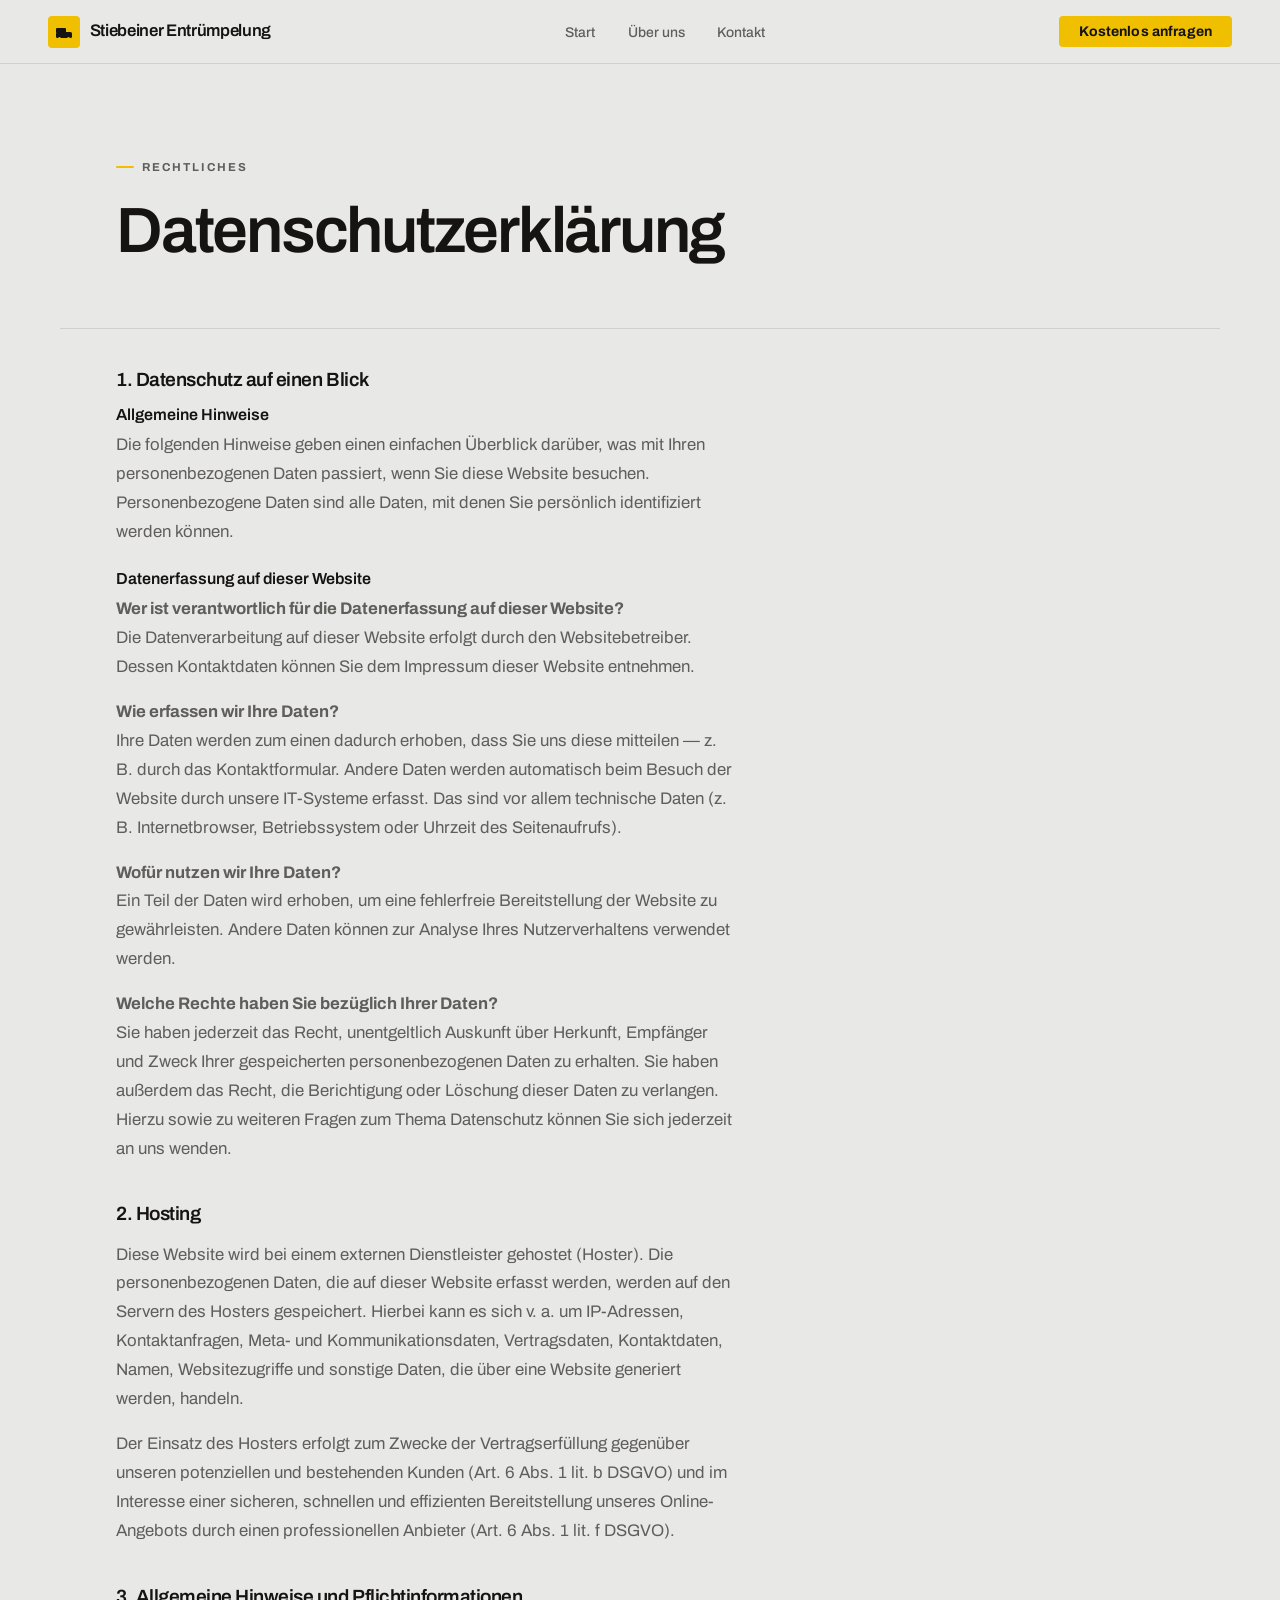
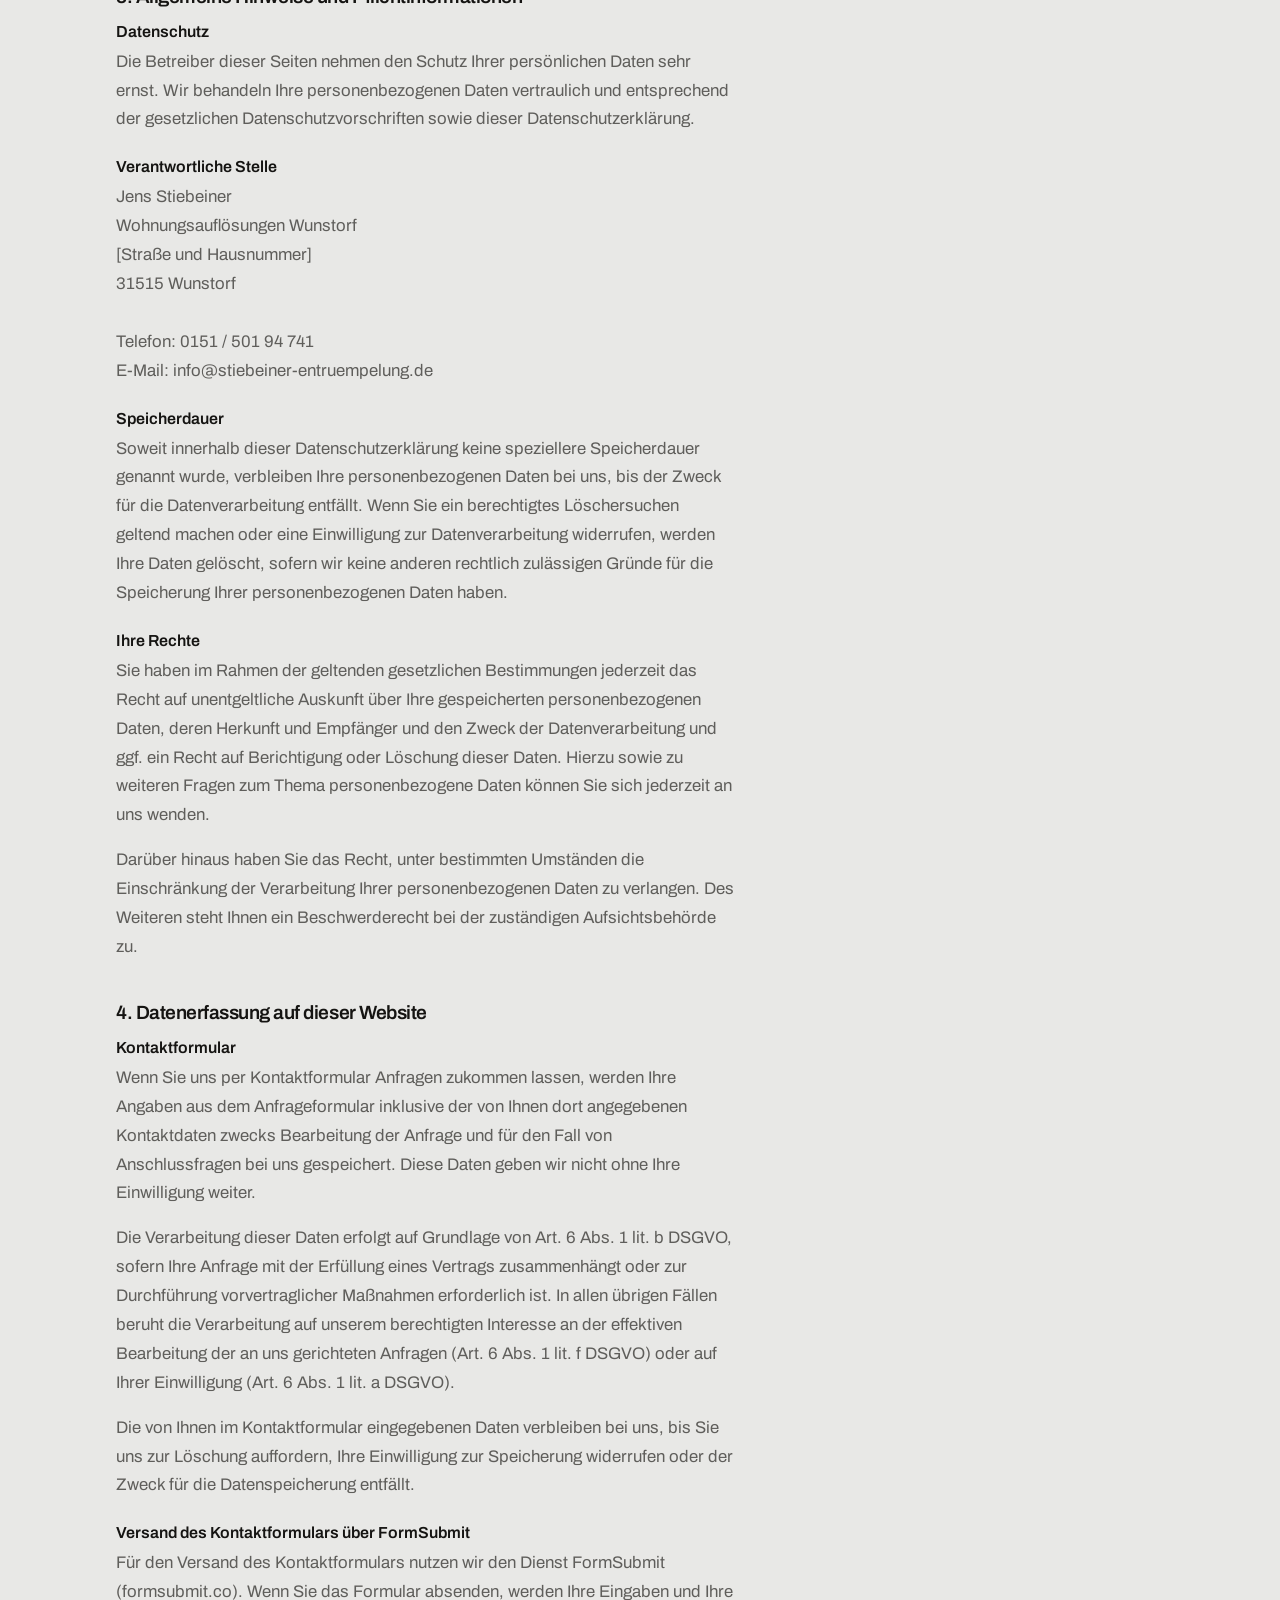
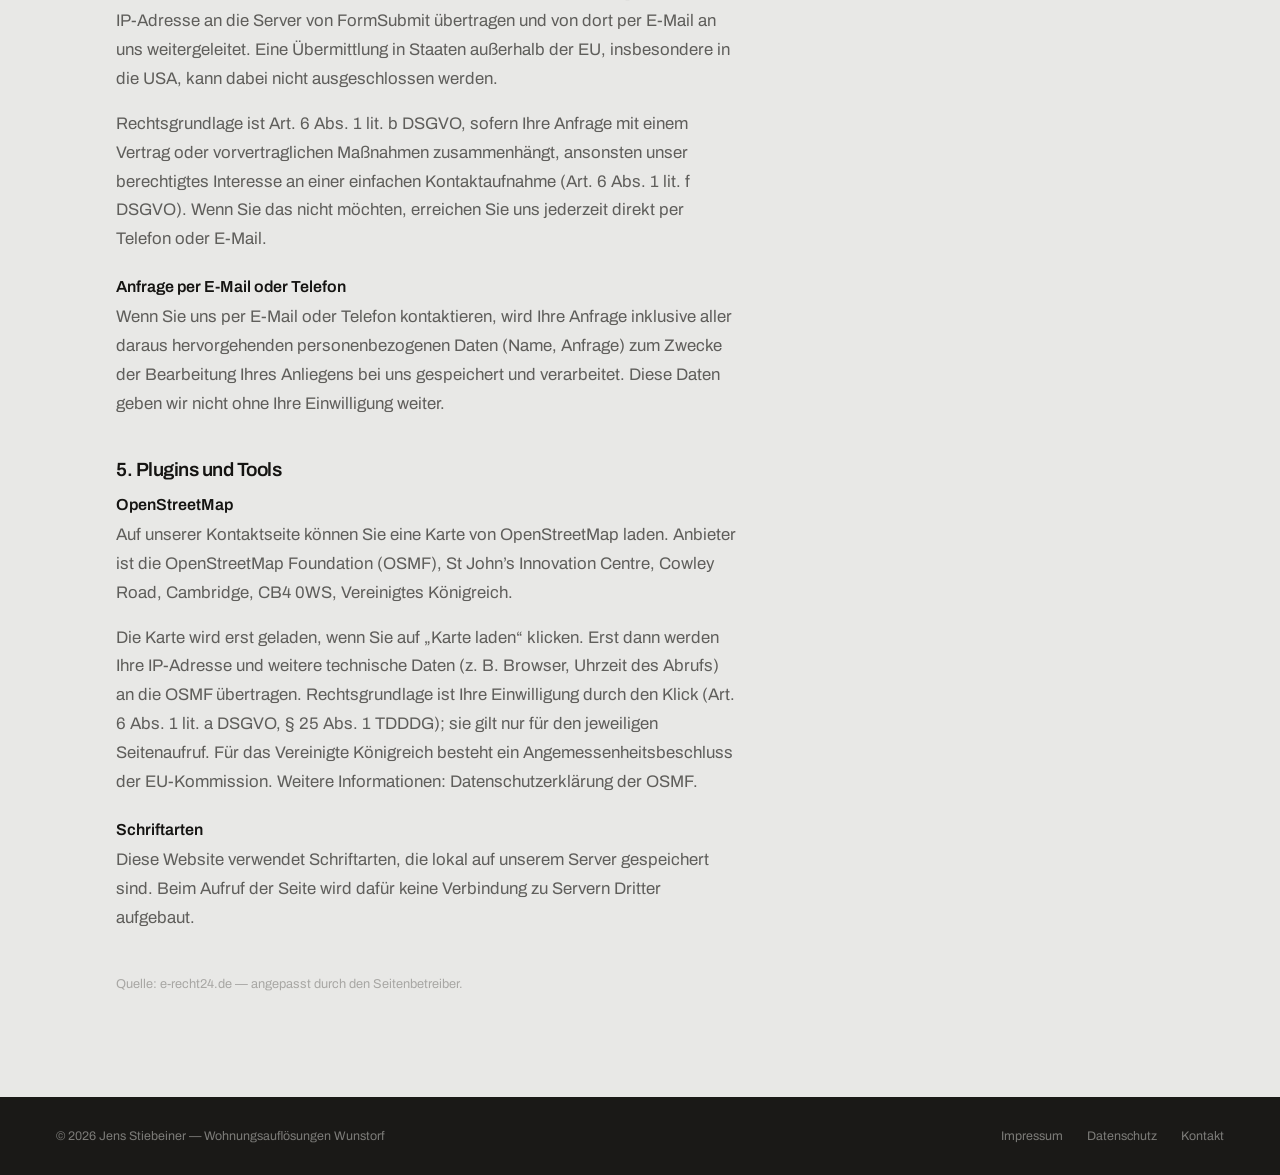
==== datenschutz.html @ f7480133 "feat: typographic hero, self-hosted font, privacy fixes - Remove AI-video scroll animation (85 frame" ====
<!DOCTYPE html>
<html lang="de">
<head>
  <meta charset="UTF-8" />
  <meta name="viewport" content="width=device-width, initial-scale=1.0" />
  <title>Datenschutz — Stiebeiner Entrümpelung</title>
  <meta name="description" content="Datenschutzerklärung von Jens Stiebeiner, Wohnungsauflösungen Wunstorf." />
  <meta name="robots" content="noindex" />
  <link rel="icon" href="favicon.svg" type="image/svg+xml" />
  <link rel="preload" href="fonts/archivo-latin.woff2" as="font" type="font/woff2" crossorigin />
  <link rel="stylesheet" href="site.css" />
</head>
<body class="page-body">

  <!-- Navigation -->
  <nav class="site-nav" id="siteNav">
    <a href="index.html" class="nav-logo">
      <span class="nav-logo-mark">
        <svg viewBox="0 0 18 18" fill="none">
          <rect x="1" y="9" width="16" height="6" rx="1.5" fill="#151412"/>
          <rect x="1" y="5" width="10" height="5" rx="1" fill="#151412"/>
          <circle cx="4.5" cy="15.5" r="1.5" fill="#f0c000"/>
          <circle cx="13.5" cy="15.5" r="1.5" fill="#f0c000"/>
        </svg>
      </span>
      <span>Stiebeiner&nbsp;Entrümpelung</span>
    </a>
    <ul class="nav-links">
      <li><a href="index.html">Start</a></li>
      <li><a href="ueber-uns.html">Über uns</a></li>
      <li><a href="kontakt.html">Kontakt</a></li>
    </ul>
    <a href="kontakt.html" class="nav-cta">Kostenlos anfragen</a>
    <button class="nav-hamburger" id="navHamburger" aria-label="Menü öffnen" aria-expanded="false" aria-controls="navDrawer">
      <span></span><span></span><span></span>
    </button>
  </nav>

  <div class="nav-drawer" id="navDrawer">
    <ul>
      <li><a href="index.html">Start</a></li>
      <li><a href="ueber-uns.html">Über uns</a></li>
      <li><a href="kontakt.html">Kontakt</a></li>
    </ul>
    <a href="kontakt.html" class="nav-cta">Kostenlos anfragen</a>
  </div>

  <!-- Page hero -->
  <div class="page-hero">
    <p class="eyebrow">Rechtliches</p>
    <h1 class="display-heading" style="margin-top:0.5rem;">Datenschutz&shy;erklärung</h1>
  </div>

  <!-- Content -->
  <div class="section" style="padding-top:2.5rem;">

    <h2 class="section-heading" style="font-size:1.2rem;margin-bottom:1rem;">1. Datenschutz auf einen Blick</h2>
    <h3 style="font-family:var(--font-display);font-size:1rem;font-weight:600;margin-bottom:0.5rem;">Allgemeine Hinweise</h3>
    <p class="body-text">
      Die folgenden Hinweise geben einen einfachen Überblick darüber, was mit Ihren personenbezogenen Daten passiert, wenn Sie diese Website besuchen. Personenbezogene Daten sind alle Daten, mit denen Sie persönlich identifiziert werden können.
    </p>

    <h3 style="font-family:var(--font-display);font-size:1rem;font-weight:600;margin-top:1.5rem;margin-bottom:0.5rem;">Datenerfassung auf dieser Website</h3>
    <p class="body-text">
      <strong>Wer ist verantwortlich für die Datenerfassung auf dieser Website?</strong><br>
      Die Datenverarbeitung auf dieser Website erfolgt durch den Websitebetreiber. Dessen Kontaktdaten können Sie dem Impressum dieser Website entnehmen.
    </p>
    <p class="body-text" style="margin-top:1rem;">
      <strong>Wie erfassen wir Ihre Daten?</strong><br>
      Ihre Daten werden zum einen dadurch erhoben, dass Sie uns diese mitteilen — z. B. durch das Kontaktformular. Andere Daten werden automatisch beim Besuch der Website durch unsere IT-Systeme erfasst. Das sind vor allem technische Daten (z. B. Internetbrowser, Betriebssystem oder Uhrzeit des Seitenaufrufs).
    </p>
    <p class="body-text" style="margin-top:1rem;">
      <strong>Wofür nutzen wir Ihre Daten?</strong><br>
      Ein Teil der Daten wird erhoben, um eine fehlerfreie Bereitstellung der Website zu gewährleisten. Andere Daten können zur Analyse Ihres Nutzerverhaltens verwendet werden.
    </p>
    <p class="body-text" style="margin-top:1rem;">
      <strong>Welche Rechte haben Sie bezüglich Ihrer Daten?</strong><br>
      Sie haben jederzeit das Recht, unentgeltlich Auskunft über Herkunft, Empfänger und Zweck Ihrer gespeicherten personenbezogenen Daten zu erhalten. Sie haben außerdem das Recht, die Berichtigung oder Löschung dieser Daten zu verlangen. Hierzu sowie zu weiteren Fragen zum Thema Datenschutz können Sie sich jederzeit an uns wenden.
    </p>

    <h2 class="section-heading" style="font-size:1.2rem;margin-top:2.5rem;margin-bottom:1rem;">2. Hosting</h2>
    <p class="body-text">
      Diese Website wird bei einem externen Dienstleister gehostet (Hoster). Die personenbezogenen Daten, die auf dieser Website erfasst werden, werden auf den Servern des Hosters gespeichert. Hierbei kann es sich v. a. um IP-Adressen, Kontaktanfragen, Meta- und Kommunikationsdaten, Vertragsdaten, Kontaktdaten, Namen, Websitezugriffe und sonstige Daten, die über eine Website generiert werden, handeln.
    </p>
    <p class="body-text" style="margin-top:1rem;">
      Der Einsatz des Hosters erfolgt zum Zwecke der Vertragserfüllung gegenüber unseren potenziellen und bestehenden Kunden (Art. 6 Abs. 1 lit. b DSGVO) und im Interesse einer sicheren, schnellen und effizienten Bereitstellung unseres Online-Angebots durch einen professionellen Anbieter (Art. 6 Abs. 1 lit. f DSGVO).
    </p>

    <h2 class="section-heading" style="font-size:1.2rem;margin-top:2.5rem;margin-bottom:1rem;">3. Allgemeine Hinweise und Pflichtinformationen</h2>
    <h3 style="font-family:var(--font-display);font-size:1rem;font-weight:600;margin-bottom:0.5rem;">Datenschutz</h3>
    <p class="body-text">
      Die Betreiber dieser Seiten nehmen den Schutz Ihrer persönlichen Daten sehr ernst. Wir behandeln Ihre personenbezogenen Daten vertraulich und entsprechend der gesetzlichen Datenschutzvorschriften sowie dieser Datenschutzerklärung.
    </p>

    <h3 style="font-family:var(--font-display);font-size:1rem;font-weight:600;margin-top:1.5rem;margin-bottom:0.5rem;">Verantwortliche Stelle</h3>
    <p class="body-text">
      Jens Stiebeiner<br>
      Wohnungsauflösungen Wunstorf<br>
      [Straße und Hausnummer]<br>
      31515 Wunstorf<br><br>
      Telefon: <a href="tel:015150194741">0151 / 501 94 741</a><br>
      E-Mail: <a href="mailto:info@stiebeiner-entruempelung.de">info@stiebeiner-entruempelung.de</a>
    </p>

    <h3 style="font-family:var(--font-display);font-size:1rem;font-weight:600;margin-top:1.5rem;margin-bottom:0.5rem;">Speicherdauer</h3>
    <p class="body-text">
      Soweit innerhalb dieser Datenschutzerklärung keine speziellere Speicherdauer genannt wurde, verbleiben Ihre personenbezogenen Daten bei uns, bis der Zweck für die Datenverarbeitung entfällt. Wenn Sie ein berechtigtes Löschersuchen geltend machen oder eine Einwilligung zur Datenverarbeitung widerrufen, werden Ihre Daten gelöscht, sofern wir keine anderen rechtlich zulässigen Gründe für die Speicherung Ihrer personenbezogenen Daten haben.
    </p>

    <h3 style="font-family:var(--font-display);font-size:1rem;font-weight:600;margin-top:1.5rem;margin-bottom:0.5rem;">Ihre Rechte</h3>
    <p class="body-text">
      Sie haben im Rahmen der geltenden gesetzlichen Bestimmungen jederzeit das Recht auf unentgeltliche Auskunft über Ihre gespeicherten personenbezogenen Daten, deren Herkunft und Empfänger und den Zweck der Datenverarbeitung und ggf. ein Recht auf Berichtigung oder Löschung dieser Daten. Hierzu sowie zu weiteren Fragen zum Thema personenbezogene Daten können Sie sich jederzeit an uns wenden.
    </p>
    <p class="body-text" style="margin-top:1rem;">
      Darüber hinaus haben Sie das Recht, unter bestimmten Umständen die Einschränkung der Verarbeitung Ihrer personenbezogenen Daten zu verlangen. Des Weiteren steht Ihnen ein Beschwerderecht bei der zuständigen Aufsichtsbehörde zu.
    </p>

    <h2 class="section-heading" style="font-size:1.2rem;margin-top:2.5rem;margin-bottom:1rem;">4. Datenerfassung auf dieser Website</h2>
    <h3 style="font-family:var(--font-display);font-size:1rem;font-weight:600;margin-bottom:0.5rem;">Kontaktformular</h3>
    <p class="body-text">
      Wenn Sie uns per Kontaktformular Anfragen zukommen lassen, werden Ihre Angaben aus dem Anfrageformular inklusive der von Ihnen dort angegebenen Kontaktdaten zwecks Bearbeitung der Anfrage und für den Fall von Anschlussfragen bei uns gespeichert. Diese Daten geben wir nicht ohne Ihre Einwilligung weiter.
    </p>
    <p class="body-text" style="margin-top:1rem;">
      Die Verarbeitung dieser Daten erfolgt auf Grundlage von Art. 6 Abs. 1 lit. b DSGVO, sofern Ihre Anfrage mit der Erfüllung eines Vertrags zusammenhängt oder zur Durchführung vorvertraglicher Maßnahmen erforderlich ist. In allen übrigen Fällen beruht die Verarbeitung auf unserem berechtigten Interesse an der effektiven Bearbeitung der an uns gerichteten Anfragen (Art. 6 Abs. 1 lit. f DSGVO) oder auf Ihrer Einwilligung (Art. 6 Abs. 1 lit. a DSGVO).
    </p>
    <p class="body-text" style="margin-top:1rem;">
      Die von Ihnen im Kontaktformular eingegebenen Daten verbleiben bei uns, bis Sie uns zur Löschung auffordern, Ihre Einwilligung zur Speicherung widerrufen oder der Zweck für die Datenspeicherung entfällt.
    </p>

    <h3 style="font-family:var(--font-display);font-size:1rem;font-weight:600;margin-top:1.5rem;margin-bottom:0.5rem;">Versand des Kontaktformulars über FormSubmit</h3>
    <p class="body-text">
      Für den Versand des Kontaktformulars nutzen wir den Dienst FormSubmit (formsubmit.co). Wenn Sie das Formular absenden, werden Ihre Eingaben und Ihre IP-Adresse an die Server von FormSubmit übertragen und von dort per E-Mail an uns weitergeleitet. Eine Übermittlung in Staaten außerhalb der EU, insbesondere in die USA, kann dabei nicht ausgeschlossen werden.
    </p>
    <p class="body-text" style="margin-top:1rem;">
      Rechtsgrundlage ist Art. 6 Abs. 1 lit. b DSGVO, sofern Ihre Anfrage mit einem Vertrag oder vorvertraglichen Maßnahmen zusammenhängt, ansonsten unser berechtigtes Interesse an einer einfachen Kontaktaufnahme (Art. 6 Abs. 1 lit. f DSGVO). Wenn Sie das nicht möchten, erreichen Sie uns jederzeit direkt per Telefon oder E-Mail.
    </p>

    <h3 style="font-family:var(--font-display);font-size:1rem;font-weight:600;margin-top:1.5rem;margin-bottom:0.5rem;">Anfrage per E-Mail oder Telefon</h3>
    <p class="body-text">
      Wenn Sie uns per E-Mail oder Telefon kontaktieren, wird Ihre Anfrage inklusive aller daraus hervorgehenden personenbezogenen Daten (Name, Anfrage) zum Zwecke der Bearbeitung Ihres Anliegens bei uns gespeichert und verarbeitet. Diese Daten geben wir nicht ohne Ihre Einwilligung weiter.
    </p>

    <h2 class="section-heading" style="font-size:1.2rem;margin-top:2.5rem;margin-bottom:1rem;">5. Plugins und Tools</h2>

    <h3 style="font-family:var(--font-display);font-size:1rem;font-weight:600;margin-bottom:0.5rem;" id="openstreetmap">OpenStreetMap</h3>
    <p class="body-text">
      Auf unserer Kontaktseite können Sie eine Karte von OpenStreetMap laden. Anbieter ist die OpenStreetMap Foundation (OSMF), St John’s Innovation Centre, Cowley Road, Cambridge, CB4 0WS, Vereinigtes Königreich.
    </p>
    <p class="body-text" style="margin-top:1rem;">
      Die Karte wird erst geladen, wenn Sie auf „Karte laden“ klicken. Erst dann werden Ihre IP-Adresse und weitere technische Daten (z.&nbsp;B. Browser, Uhrzeit des Abrufs) an die OSMF übertragen. Rechtsgrundlage ist Ihre Einwilligung durch den Klick (Art. 6 Abs. 1 lit. a DSGVO, § 25 Abs. 1 TDDDG); sie gilt nur für den jeweiligen Seitenaufruf. Für das Vereinigte Königreich besteht ein Angemessenheitsbeschluss der EU-Kommission. Weitere Informationen: <a href="https://wiki.osmfoundation.org/wiki/Privacy_Policy" target="_blank" rel="noopener noreferrer">Datenschutzerklärung der OSMF</a>.
    </p>

    <h3 style="font-family:var(--font-display);font-size:1rem;font-weight:600;margin-top:1.5rem;margin-bottom:0.5rem;">Schriftarten</h3>
    <p class="body-text">
      Diese Website verwendet Schriftarten, die lokal auf unserem Server gespeichert sind. Beim Aufruf der Seite wird dafür keine Verbindung zu Servern Dritter aufgebaut.
    </p>

    <p class="body-text" style="margin-top:2.5rem;color:var(--text-faint);font-size:0.8rem;">
      Quelle: e-recht24.de — angepasst durch den Seitenbetreiber.
    </p>

  </div>

  <!-- Footer -->
  <footer class="site-footer">
    <span>&copy; 2026 Jens Stiebeiner — Wohnungsauflösungen Wunstorf</span>
    <div class="footer-links">
      <a href="impressum.html">Impressum</a>
      <a href="datenschutz.html">Datenschutz</a>
      <a href="kontakt.html">Kontakt</a>
    </div>
  </footer>

  <script>
    const nav = document.getElementById('siteNav');
    window.addEventListener('scroll', () => {
      nav.classList.toggle('scrolled', window.scrollY > 20);
    }, { passive: true });
    const ham = document.getElementById('navHamburger');
    const drawer = document.getElementById('navDrawer');
    ham.addEventListener('click', () => {
      ham.classList.toggle('open');
      ham.setAttribute('aria-expanded', drawer.classList.toggle('open'));
    });
  </script>
</body>
</html>
---- site.css ----
/*
 * site.css — Shared design system
 * Palette: neutral greys + Signal Yellow accent (Status: offen, siehe brand/visuell.md)
 * Font: Archivo, self-hosted (OFL) — keine externen Font-Server
 */

/* ── Font ───────────────────────────────────────────────── */
@font-face {
  font-family: 'Archivo';
  font-style: normal;
  font-display: swap;
  font-weight: 100 900;
  font-stretch: 62% 125%;
  src: url('fonts/archivo-latin.woff2') format('woff2');
  unicode-range: U+0000-00FF, U+0131, U+0152-0153, U+02BB-02BC, U+02C6, U+02DA, U+02DC, U+0304, U+0308, U+0329, U+2000-206F, U+20AC, U+2122, U+2191, U+2193, U+2212, U+2215, U+FEFF, U+FFFD;
}

/* ── Tokens ─────────────────────────────────────────────── */
:root {
  --bg:           #e8e8e6;
  --bg-dark:      #1a1917;
  --surface:      #f0efed;
  --surface-2:    #ffffff;
  --border:       rgba(0,0,0,0.10);
  --border-heavy: rgba(0,0,0,0.18);

  --text:         #151412;
  --text-muted:   #5f5e5b;   /* ≥ 4.5:1 auf --bg (WCAG AA) */
  --text-faint:   #a8a7a4;
  --text-inv:     #f5f4f0;

  /* Signal Yellow — Sprinter/Baustelle */
  --accent:       #f0c000;
  --accent-dark:  #c89800;
  --accent-text:  #151412;

  --font-display: 'Archivo', system-ui, sans-serif;
  --font-body:    'Archivo', system-ui, sans-serif;

  --radius-sm:  4px;
  --radius-md:  8px;
  --radius-lg:  14px;
  --radius-xl:  24px;

  --nav-h: 64px;

  --ease-out: cubic-bezier(0.16, 1, 0.3, 1);
}

/* ── Reset ───────────────────────────────────────────────── */
*, *::before, *::after { box-sizing: border-box; margin: 0; padding: 0; }
html { font-size: 16px; scroll-behavior: smooth; }
[id] { scroll-margin-top: calc(var(--nav-h) + 1rem); }
body {
  font-family: var(--font-body);
  background: var(--bg);
  color: var(--text);
  -webkit-font-smoothing: antialiased;
  -moz-osx-font-smoothing: grayscale;
  min-height: 100vh;
  overflow-x: hidden;
}
img { display: block; max-width: 100%; }
a { color: inherit; text-decoration: none; }
button { cursor: pointer; border: none; background: none; font: inherit; }

/* ── Navigation ──────────────────────────────────────────── */
.site-nav {
  position: fixed;
  top: 0; left: 0; right: 0;
  z-index: 200;
  height: var(--nav-h);
  display: flex;
  align-items: center;
  justify-content: space-between;
  padding: 0 clamp(1.25rem, 4vw, 3rem);
  /* Glassmorphism on the grey bg */
  background: rgba(232, 232, 230, 0.82);
  backdrop-filter: blur(12px);
  -webkit-backdrop-filter: blur(12px);
  border-bottom: 1px solid var(--border);
  transition: background 0.3s ease;
}
.site-nav.scrolled {
  background: rgba(232, 232, 230, 0.96);
  box-shadow: 0 2px 16px rgba(0,0,0,0.08);
}

.nav-logo {
  display: flex;
  align-items: center;
  gap: 0.6rem;
  font-family: var(--font-display);
  font-size: 1.05rem;
  font-weight: 600;
  letter-spacing: -0.02em;
  color: var(--text);
  line-height: 1;
}
.nav-logo-mark {
  width: 32px;
  height: 32px;
  background: var(--accent);
  border-radius: var(--radius-sm);
  display: flex;
  align-items: center;
  justify-content: center;
  flex-shrink: 0;
}
.nav-logo-mark svg { width: 18px; height: 18px; }

.nav-links {
  display: flex;
  align-items: center;
  gap: 0.25rem;
  list-style: none;
}
.nav-links a {
  font-family: var(--font-body);
  font-size: 0.875rem;
  font-weight: 500;
  color: var(--text-muted);
  padding: 0.45rem 0.9rem;
  border-radius: var(--radius-sm);
  transition: color 0.18s ease, background 0.18s ease;
}
.nav-links a:hover,
.nav-links a.active {
  color: var(--text);
  background: rgba(0,0,0,0.06);
}
.nav-links a.active {
  color: var(--text);
  font-weight: 700;
}

.nav-cta {
  font-family: var(--font-body);
  font-size: 0.875rem;
  font-weight: 700;
  background: var(--accent);
  color: var(--accent-text);
  padding: 0.5rem 1.25rem;
  border-radius: var(--radius-sm);
  letter-spacing: 0.01em;
  transition: background 0.18s ease, transform 0.18s ease, box-shadow 0.18s ease;
  white-space: nowrap;
}
.nav-cta:hover {
  background: var(--accent-dark);
  transform: translateY(-1px);
  box-shadow: 0 4px 16px rgba(240,192,0,0.35);
}

/* Hamburger — mobile */
.nav-hamburger {
  display: none;
  flex-direction: column;
  gap: 5px;
  width: 28px;
  padding: 4px;
  cursor: pointer;
}
.nav-hamburger span {
  display: block;
  height: 2px;
  background: var(--text);
  border-radius: 2px;
  transition: transform 0.25s var(--ease-out), opacity 0.2s ease;
  transform-origin: center;
}
.nav-hamburger.open span:nth-child(1) { transform: translateY(7px) rotate(45deg); }
.nav-hamburger.open span:nth-child(2) { opacity: 0; transform: scaleX(0); }
.nav-hamburger.open span:nth-child(3) { transform: translateY(-7px) rotate(-45deg); }

/* Mobile drawer */
.nav-drawer {
  display: none;
  position: fixed;
  top: var(--nav-h);
  left: 0; right: 0;
  background: var(--surface);
  border-bottom: 1px solid var(--border);
  padding: 1rem clamp(1.25rem, 4vw, 3rem) 1.5rem;
  z-index: 199;
  transform: translateY(-8px);
  opacity: 0;
  visibility: hidden; /* closed drawer must not catch taps or keyboard focus */
  transition: transform 0.3s var(--ease-out), opacity 0.25s ease, visibility 0.3s;
}
.nav-drawer.open {
  transform: translateY(0);
  opacity: 1;
  visibility: visible;
}
.nav-drawer ul {
  list-style: none;
  display: flex;
  flex-direction: column;
  gap: 0.25rem;
  margin-bottom: 1rem;
}
.nav-drawer a {
  display: block;
  font-size: 1rem;
  font-weight: 500;
  color: var(--text-muted);
  padding: 0.65rem 0.75rem;
  border-radius: var(--radius-sm);
  transition: background 0.15s ease, color 0.15s ease;
}
.nav-drawer a:hover, .nav-drawer a.active { background: rgba(0,0,0,0.05); color: var(--text); }
.nav-drawer .nav-cta { display: block; text-align: center; color: var(--accent-text); }
.nav-drawer .nav-cta:hover { background: var(--accent-dark); color: var(--accent-text); }

@media (max-width: 680px) {
  .nav-links, .nav-cta { display: none; }
  .nav-hamburger { display: flex; }
  .nav-drawer { display: block; }
}

/* ── Page wrapper (below nav) ────────────────────────────── */
.page-body {
  padding-top: var(--nav-h);
}

/* ── Section helpers ─────────────────────────────────────── */
.section {
  padding: clamp(4rem, 8vw, 7rem) clamp(1.25rem, 5vw, 3.5rem);
  max-width: 1160px;
  margin: 0 auto;
}
.section-full {
  padding: clamp(4rem, 8vw, 7rem) clamp(1.25rem, 5vw, 3.5rem);
}

.eyebrow {
  display: inline-flex;
  align-items: center;
  gap: 0.5rem;
  font-family: var(--font-body);
  font-size: 0.72rem;
  font-weight: 700;
  letter-spacing: 0.18em;
  text-transform: uppercase;
  color: var(--text-muted);
  margin-bottom: 1rem;
}
.eyebrow::before {
  content: '';
  display: block;
  width: 18px;
  height: 2px;
  background: var(--accent);
  border-radius: 2px;
}

.display-heading {
  font-family: var(--font-display);
  font-size: clamp(2.2rem, 5vw, 4rem);
  font-weight: 600;
  line-height: 1.05;
  letter-spacing: -0.035em;
  color: var(--text);
}

.section-heading {
  font-family: var(--font-display);
  font-size: clamp(1.6rem, 3vw, 2.5rem);
  font-weight: 600;
  line-height: 1.1;
  letter-spacing: -0.025em;
  color: var(--text);
}

.body-text {
  font-size: clamp(0.95rem, 1.5vw, 1.05rem);
  line-height: 1.72;
  color: var(--text-muted);
  max-width: 62ch;
}

/* ── Accent stripe divider ───────────────────────────────── */
.stripe-divider {
  width: 100%;
  height: 3px;
  background: var(--accent);
}

/* ── Cards / surfaces ────────────────────────────────────── */
.card {
  background: var(--surface);
  border: 1px solid var(--border);
  border-radius: var(--radius-lg);
  padding: clamp(1.25rem, 3vw, 2rem);
}
.card-dark {
  background: var(--bg-dark);
  color: var(--text-inv);
  border-color: rgba(255,255,255,0.07);
}

/* ── Service list (home) ─────────────────────────────────── */
.service-grid {
  display: grid;
  grid-template-columns: repeat(auto-fill, minmax(min(260px, 100%), 1fr));
  gap: 1px;
  background: var(--border-heavy);
  border: 1px solid var(--border-heavy);
  border-radius: var(--radius-lg);
  overflow: hidden;
  margin-top: 2.5rem;
}
.service-item {
  background: var(--surface);
  padding: 1.5rem 1.75rem;
  display: flex;
  align-items: flex-start;
  gap: 1rem;
  transition: background 0.2s ease;
}
.service-item:hover { background: var(--surface-2); }
.service-icon {
  width: 36px;
  height: 36px;
  background: var(--accent);
  border-radius: var(--radius-sm);
  display: flex;
  align-items: center;
  justify-content: center;
  flex-shrink: 0;
  margin-top: 2px;
}
.service-icon svg { width: 18px; height: 18px; color: var(--accent-text); }
.service-title {
  font-family: var(--font-display);
  font-size: 0.975rem;
  font-weight: 600;
  letter-spacing: -0.01em;
  margin-bottom: 0.25rem;
}
.service-desc {
  font-size: 0.83rem;
  color: var(--text-muted);
  line-height: 1.5;
}

/* ── Region chips ────────────────────────────────────────── */
.region-grid {
  display: flex;
  flex-wrap: wrap;
  gap: 0.5rem;
  margin-top: 1.5rem;
}
.region-chip {
  font-size: 0.8rem;
  font-weight: 500;
  color: var(--text-muted);
  background: var(--surface);
  border: 1px solid var(--border);
  border-radius: var(--radius-sm);
  padding: 0.35rem 0.75rem;
  transition: background 0.15s ease, color 0.15s ease, border-color 0.15s ease;
}
.region-chip:hover {
  background: var(--accent);
  color: var(--accent-text);
  border-color: var(--accent);
}

/* ── Dark band (CTA strip) ───────────────────────────────── */
.dark-band {
  background: var(--bg-dark);
  color: var(--text-inv);
}

/* ── Contact form ────────────────────────────────────────── */
.contact-grid {
  display: grid;
  grid-template-columns: 1fr 1fr;
  gap: 3rem;
  align-items: start;
  margin-top: 3rem;
}
@media (max-width: 760px) { .contact-grid { grid-template-columns: 1fr; } }

.form-group {
  display: flex;
  flex-direction: column;
  gap: 0.4rem;
  margin-bottom: 1.25rem;
}
.form-label {
  font-size: 0.78rem;
  font-weight: 700;
  letter-spacing: 0.12em;
  text-transform: uppercase;
  color: var(--text-muted);
}
.form-input,
.form-textarea {
  font-family: var(--font-body);
  font-size: 0.95rem;
  background: var(--surface-2);
  border: 1px solid var(--border-heavy);
  border-radius: var(--radius-md);
  padding: 0.7rem 1rem;
  color: var(--text);
  width: 100%;
  transition: border-color 0.18s ease, box-shadow 0.18s ease;
  outline: none;
}
.form-input:focus,
.form-textarea:focus {
  border-color: var(--accent-dark);
  box-shadow: 0 0 0 3px rgba(240,192,0,0.18);
}
.form-textarea { resize: vertical; min-height: 140px; line-height: 1.6; }
.form-note {
  font-size: 0.78rem;
  color: var(--text-faint);
  margin-top: -0.75rem;
  margin-bottom: 1rem;
  line-height: 1.5;
}
.form-submit {
  font-family: var(--font-display);
  font-size: 0.9rem;
  font-weight: 600;
  background: var(--text);
  color: var(--text-inv);
  padding: 0.8rem 2rem;
  border-radius: var(--radius-sm);
  letter-spacing: 0.01em;
  transition: background 0.18s ease, transform 0.18s ease;
  cursor: pointer;
  border: none;
}
.form-submit:hover {
  background: var(--bg-dark);
  transform: translateY(-1px);
}

/* ── Contact info card ───────────────────────────────────── */
.contact-info {
  display: flex;
  flex-direction: column;
  gap: 1.5rem;
}
.contact-info-row {
  display: flex;
  align-items: flex-start;
  gap: 1rem;
}
.contact-info-icon {
  width: 40px;
  height: 40px;
  background: var(--accent);
  border-radius: var(--radius-sm);
  display: flex;
  align-items: center;
  justify-content: center;
  flex-shrink: 0;
}
.contact-info-icon svg { width: 18px; height: 18px; }
.contact-info-label {
  font-size: 0.72rem;
  font-weight: 700;
  letter-spacing: 0.12em;
  text-transform: uppercase;
  color: var(--text-faint);
  margin-bottom: 0.2rem;
}
.contact-info-value {
  font-size: 0.95rem;
  font-weight: 500;
  color: var(--text);
}
.contact-info-value a { color: var(--text); text-decoration: underline; text-underline-offset: 3px; }

/* ── Footer ──────────────────────────────────────────────── */
.site-footer {
  background: var(--bg-dark);
  color: rgba(245,244,240,0.45);
  padding: 2rem clamp(1.25rem, 5vw, 3.5rem);
  display: flex;
  align-items: center;
  justify-content: space-between;
  flex-wrap: wrap;
  gap: 1rem;
  font-size: 0.78rem;
}
.footer-links {
  display: flex;
  gap: 1.5rem;
  flex-wrap: wrap;
}
.footer-links a {
  color: rgba(245,244,240,0.45);
  transition: color 0.15s ease;
}
.footer-links a:hover { color: rgba(245,244,240,0.85); }

/* ── Scroll reveal ───────────────────────────────────────── */
.reveal {
  opacity: 0;
  transform: translateY(22px);
  transition: opacity 0.65s var(--ease-out), transform 0.65s var(--ease-out);
}
.reveal.visible {
  opacity: 1;
  transform: translateY(0);
}
.reveal-delay-1 { transition-delay: 0.1s; }
.reveal-delay-2 { transition-delay: 0.2s; }
.reveal-delay-3 { transition-delay: 0.3s; }
.reveal-delay-4 { transition-delay: 0.4s; }

/* ── Über Uns — team / story ─────────────────────────────── */
.story-grid {
  display: grid;
  grid-template-columns: 1fr 1fr;
  gap: 4rem;
  align-items: center;
  margin-top: 2.5rem;
}
@media (max-width: 760px) { .story-grid { grid-template-columns: 1fr; gap: 2.5rem; } }

.story-visual {
  position: relative;
  border-radius: var(--radius-lg);
  overflow: hidden;
  aspect-ratio: 4/3;
  background: var(--surface);
  border: 1px solid var(--border);
}
.story-visual-inner {
  width: 100%;
  height: 100%;
  display: flex;
  align-items: center;
  justify-content: center;
  color: var(--text-faint);
}
/* Accent corner tag on visual */
.story-visual::after {
  content: 'Seit 2015';
  position: absolute;
  bottom: 1rem;
  left: 1rem;
  background: var(--accent);
  color: var(--accent-text);
  font-family: var(--font-display);
  font-size: 0.78rem;
  font-weight: 600;
  letter-spacing: 0.04em;
  padding: 0.3rem 0.65rem;
  border-radius: var(--radius-sm);
}

.value-list {
  list-style: none;
  display: flex;
  flex-direction: column;
  gap: 1rem;
  margin-top: 1.5rem;
}
.value-item {
  display: flex;
  align-items: flex-start;
  gap: 0.9rem;
  font-size: 0.95rem;
  line-height: 1.55;
  color: var(--text-muted);
}
.value-bullet {
  width: 20px;
  height: 20px;
  background: var(--accent);
  border-radius: 50%;
  display: flex;
  align-items: center;
  justify-content: center;
  flex-shrink: 0;
  margin-top: 2px;
}
.value-bullet svg { width: 11px; height: 11px; color: var(--accent-text); }

/* ── Page hero (non-animation pages) ────────────────────── */
.page-hero {
  padding: clamp(3.5rem, 7vw, 6rem) clamp(1.25rem, 5vw, 3.5rem) clamp(2.5rem, 5vw, 4rem);
  max-width: 1160px;
  margin: 0 auto;
  border-bottom: 1px solid var(--border);
}

/* ── Reduced motion ──────────────────────────────────────── */
@media (prefers-reduced-motion: reduce) {
  html { scroll-behavior: auto; }
  .reveal { opacity: 1; transform: none; transition: none; }
}
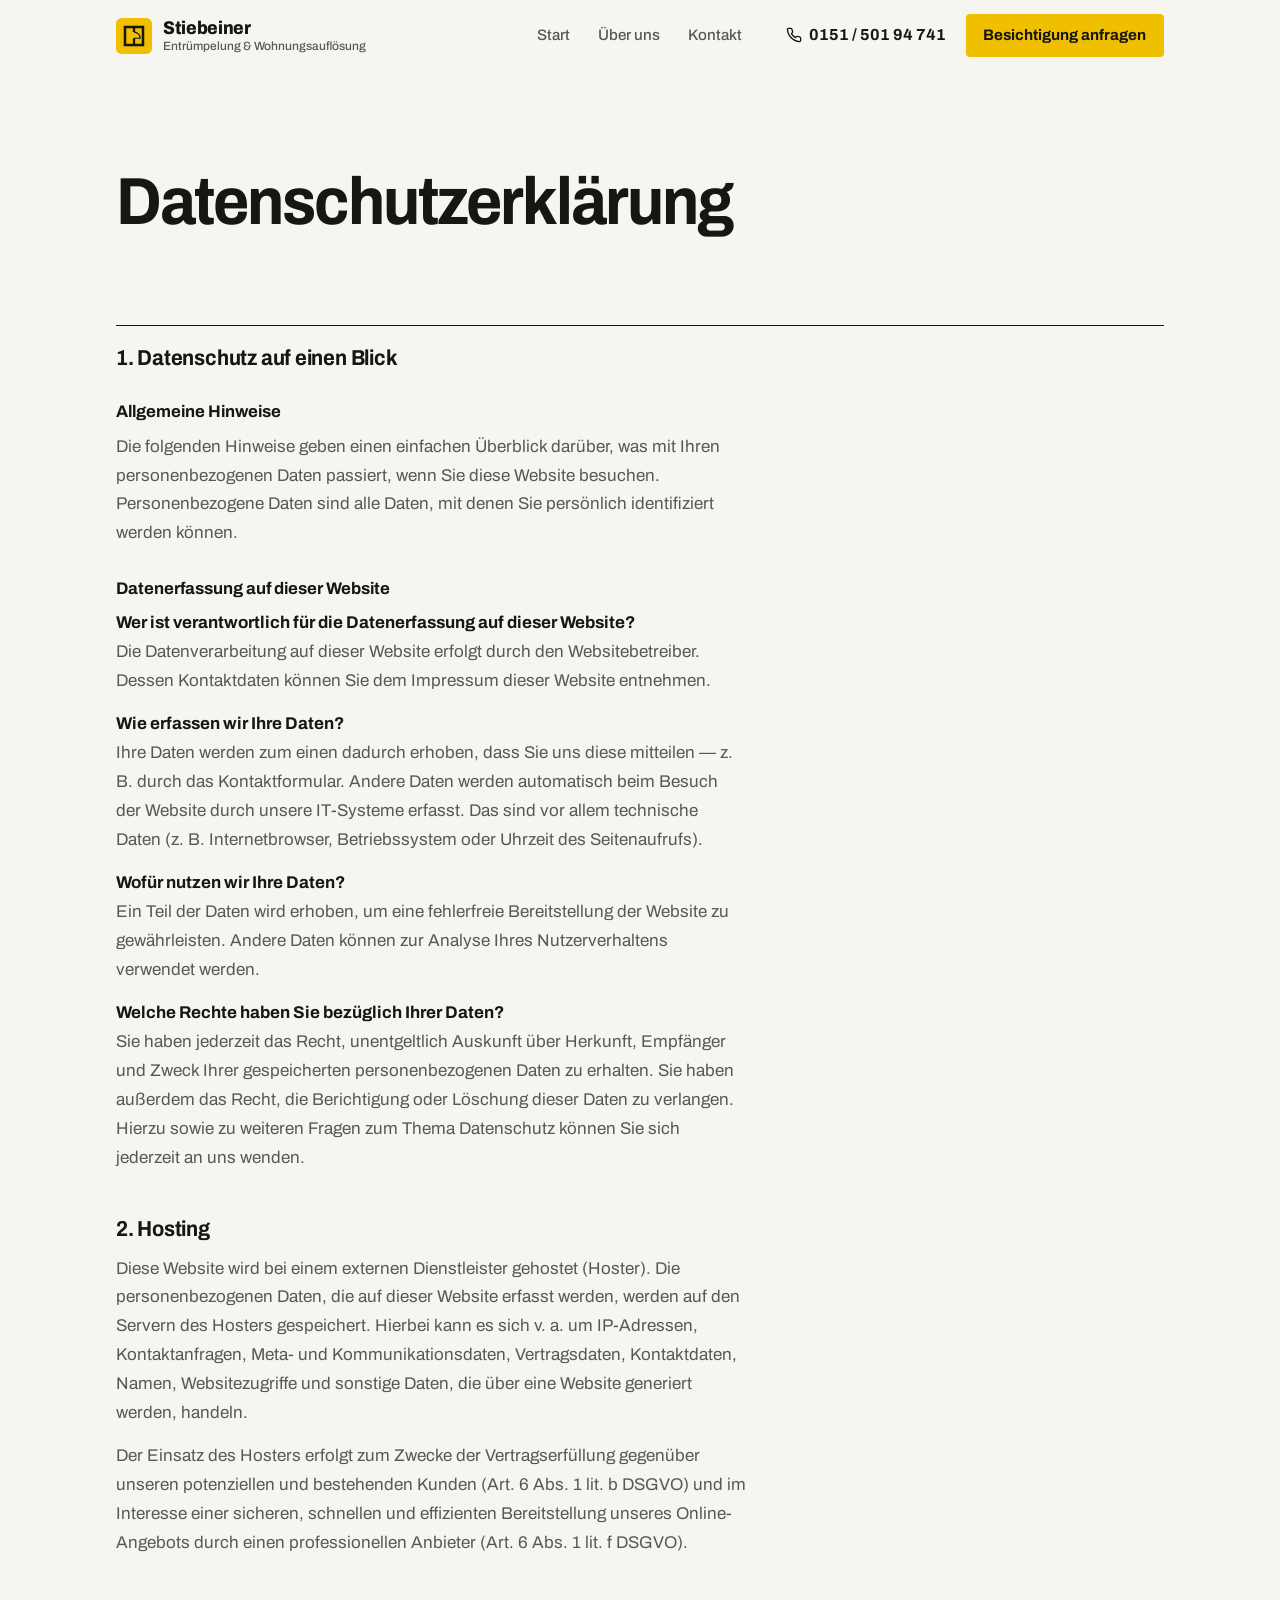
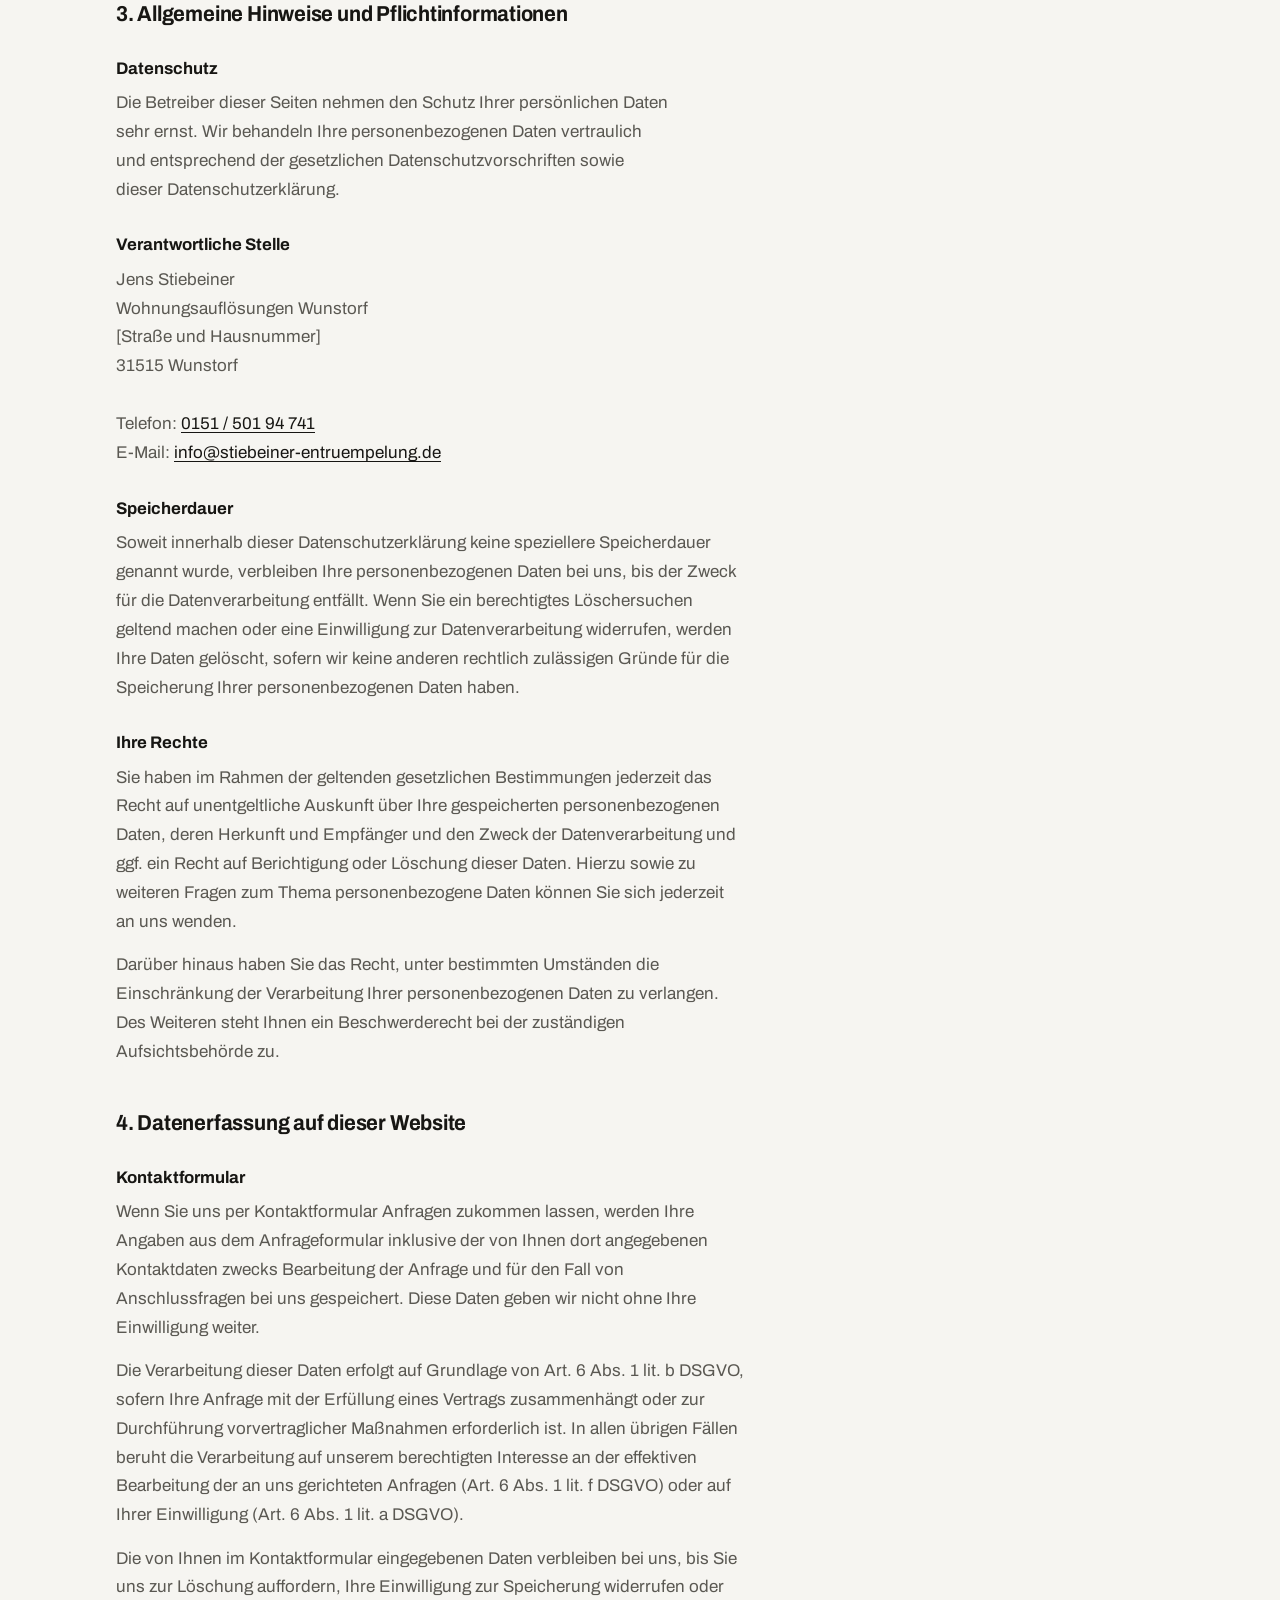
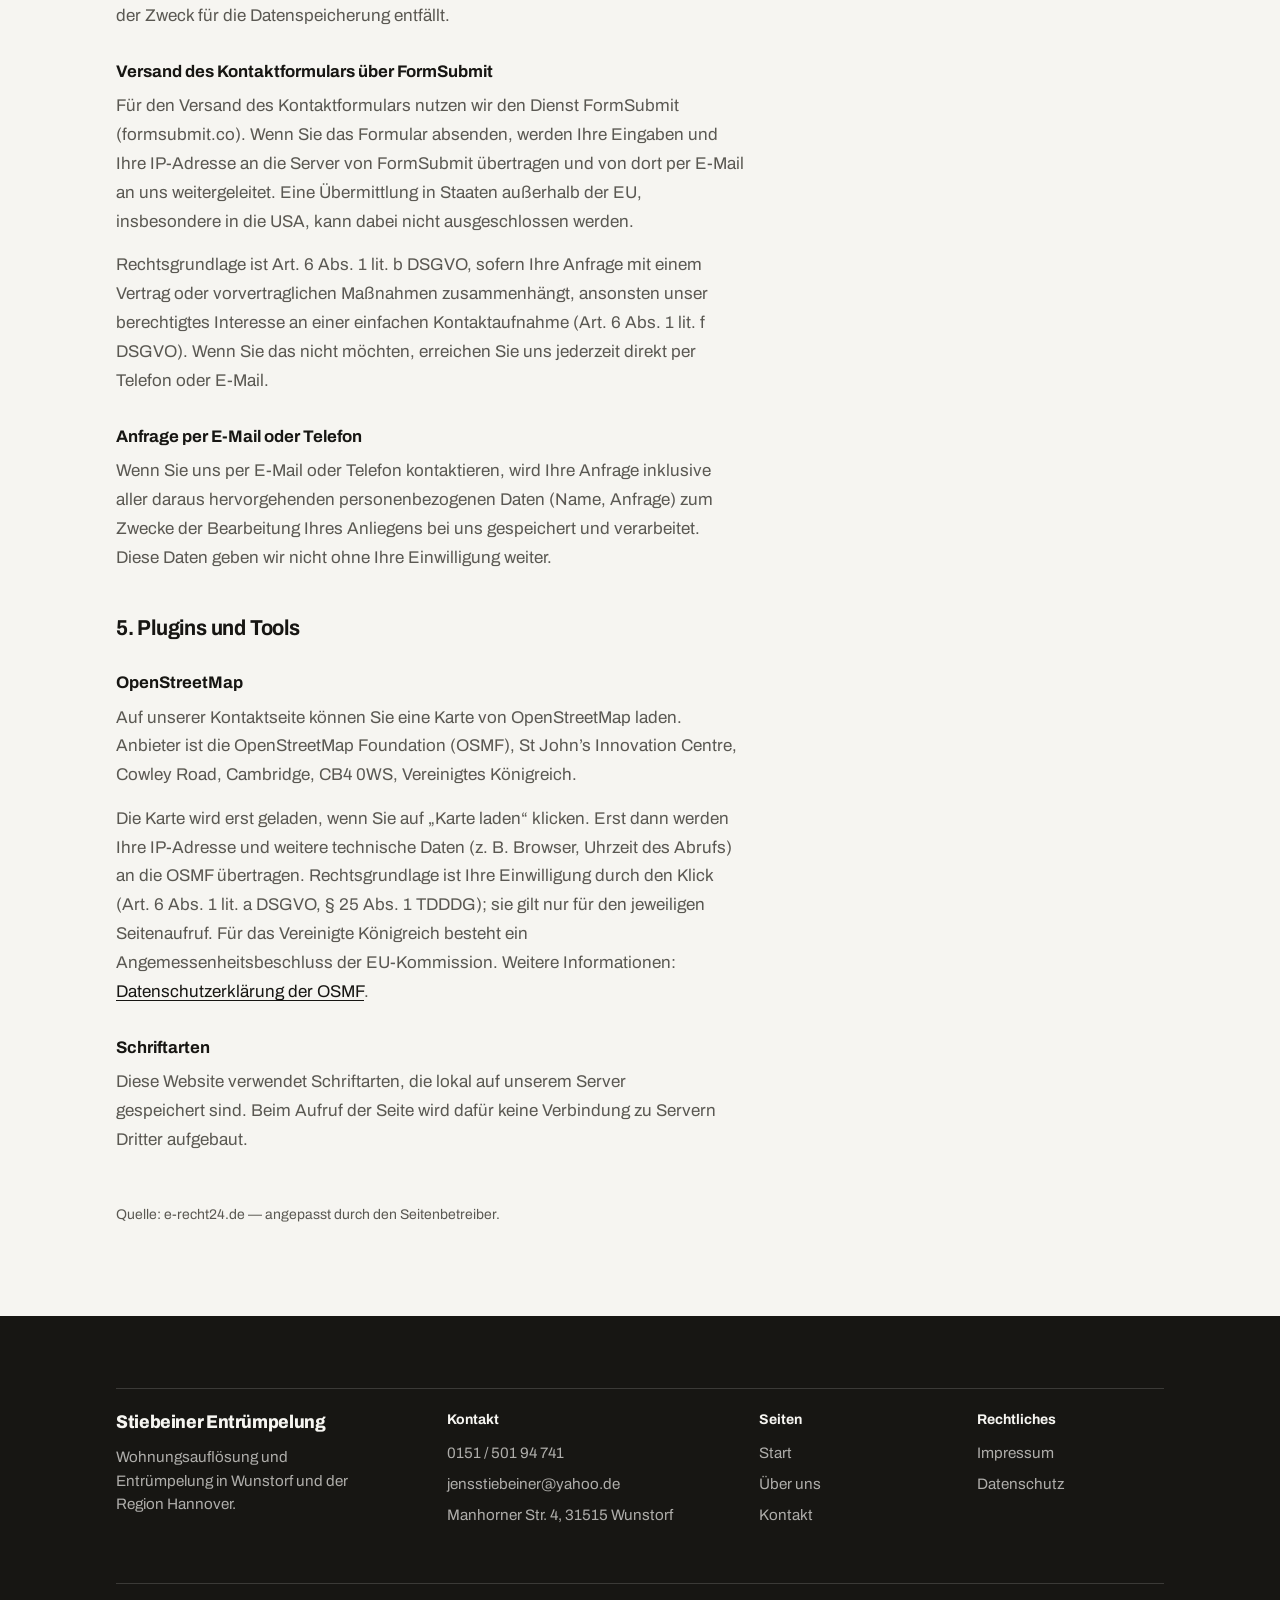
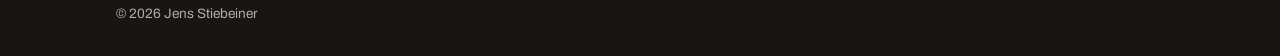
==== commit 92695c68: "feat: polish pass across all pages - Palette: warm paper white, ink and signal yellow (only for acti" ====
--- a/datenschutz.html
+++ b/datenschutz.html
@@ -7,33 +7,34 @@
   <meta name="description" content="Datenschutzerklärung von Jens Stiebeiner, Wohnungsauflösungen Wunstorf." />
   <meta name="robots" content="noindex" />
   <link rel="icon" href="favicon.svg" type="image/svg+xml" />
+  <meta name="theme-color" content="#f6f5f1" />
+  <link rel="apple-touch-icon" href="apple-touch-icon.png" />
   <link rel="preload" href="fonts/archivo-latin.woff2" as="font" type="font/woff2" crossorigin />
   <link rel="stylesheet" href="site.css" />
 </head>
 <body class="page-body">
 
-  <!-- Navigation -->
-  <nav class="site-nav" id="siteNav">
-    <a href="index.html" class="nav-logo">
-      <span class="nav-logo-mark">
-        <svg viewBox="0 0 18 18" fill="none">
-          <rect x="1" y="9" width="16" height="6" rx="1.5" fill="#151412"/>
-          <rect x="1" y="5" width="10" height="5" rx="1" fill="#151412"/>
-          <circle cx="4.5" cy="15.5" r="1.5" fill="#f0c000"/>
-          <circle cx="13.5" cy="15.5" r="1.5" fill="#f0c000"/>
-        </svg>
+  <nav class="site-nav" id="siteNav" aria-label="Hauptnavigation">
+    <a href="index.html" class="brand" aria-label="Stiebeiner Entrümpelung, zur Startseite">
+      <span class="brand-mark"><svg viewBox="0 0 32 32" aria-hidden="true"><rect width="32" height="32" rx="5" fill="#f0c000"/><g fill="none" stroke="#171613"><path d="M8 8H24V24H8Z" stroke-width="2.25"/><path d="M16 8V12.5M16 18V24" stroke-width="2"/><path d="M16 18H21.5A5.5 5.5 0 0 0 16 12.5" stroke-width="1.1"/></g></svg></span>
+      <span class="brand-text">
+        <span class="brand-name">Stiebeiner</span>
+        <span class="brand-sub">Entrümpelung &amp; Wohnungsauflösung</span>
       </span>
-      <span>Stiebeiner&nbsp;Entrümpelung</span>
     </a>
     <ul class="nav-links">
       <li><a href="index.html">Start</a></li>
       <li><a href="ueber-uns.html">Über uns</a></li>
       <li><a href="kontakt.html">Kontakt</a></li>
     </ul>
-    <a href="kontakt.html" class="nav-cta">Kostenlos anfragen</a>
-    <button class="nav-hamburger" id="navHamburger" aria-label="Menü öffnen" aria-expanded="false" aria-controls="navDrawer">
-      <span></span><span></span><span></span>
-    </button>
+    <div class="nav-actions">
+      <a class="nav-phone" href="tel:+4915150194741"><svg viewBox="0 0 24 24" fill="none" stroke="currentColor" stroke-width="2" stroke-linecap="round" stroke-linejoin="round" aria-hidden="true"><path d="M22 16.92v3a2 2 0 0 1-2.18 2 19.79 19.79 0 0 1-8.63-3.07 19.5 19.5 0 0 1-6-6 19.79 19.79 0 0 1-3.07-8.67A2 2 0 0 1 4.11 2h3a2 2 0 0 1 2 1.72c.13.96.36 1.9.7 2.81a2 2 0 0 1-.45 2.11L8.09 9.91a16 16 0 0 0 6 6l1.27-1.27a2 2 0 0 1 2.11-.45c.91.34 1.85.57 2.81.7A2 2 0 0 1 22 16.92z"/></svg>0151 / 501 94 741</a>
+      <a class="nav-cta" href="kontakt.html">Besichtigung anfragen</a>
+      <a class="nav-call" href="tel:+4915150194741" aria-label="Anrufen: 0151 / 501 94 741"><svg viewBox="0 0 24 24" fill="none" stroke="currentColor" stroke-width="2" stroke-linecap="round" stroke-linejoin="round" aria-hidden="true"><path d="M22 16.92v3a2 2 0 0 1-2.18 2 19.79 19.79 0 0 1-8.63-3.07 19.5 19.5 0 0 1-6-6 19.79 19.79 0 0 1-3.07-8.67A2 2 0 0 1 4.11 2h3a2 2 0 0 1 2 1.72c.13.96.36 1.9.7 2.81a2 2 0 0 1-.45 2.11L8.09 9.91a16 16 0 0 0 6 6l1.27-1.27a2 2 0 0 1 2.11-.45c.91.34 1.85.57 2.81.7A2 2 0 0 1 22 16.92z"/></svg></a>
+      <button class="nav-hamburger" id="navHamburger" aria-label="Menü öffnen" aria-expanded="false" aria-controls="navDrawer">
+        <span></span><span></span><span></span>
+      </button>
+    </div>
   </nav>
 
   <div class="nav-drawer" id="navDrawer">
@@ -42,146 +43,167 @@
       <li><a href="ueber-uns.html">Über uns</a></li>
       <li><a href="kontakt.html">Kontakt</a></li>
     </ul>
-    <a href="kontakt.html" class="nav-cta">Kostenlos anfragen</a>
+    <div class="drawer-actions">
+      <a class="drawer-call" href="tel:+4915150194741">Anrufen: 0151 / 501 94 741</a>
+      <a class="drawer-cta" href="kontakt.html">Besichtigung anfragen</a>
+    </div>
   </div>
 
-  <!-- Page hero -->
-  <div class="page-hero">
-    <p class="eyebrow">Rechtliches</p>
-    <h1 class="display-heading" style="margin-top:0.5rem;">Datenschutz&shy;erklärung</h1>
+  <main>
+
+  <section class="page-intro" aria-labelledby="pageTitle">
+    <h1 class="page-title" id="pageTitle">Datenschutz&shy;erklärung</h1>
+  </section>
+
+  <div class="block">
+    <div class="block-grid block-grid--single">
+      <div class="prose">
+
+      <h2>1. Datenschutz auf einen Blick</h2>
+      <h3>Allgemeine Hinweise</h3>
+      <p>
+        Die folgenden Hinweise geben einen einfachen Überblick darüber, was mit Ihren personenbezogenen Daten passiert, wenn Sie diese Website besuchen. Personenbezogene Daten sind alle Daten, mit denen Sie persönlich identifiziert werden können.
+      </p>
+
+      <h3>Datenerfassung auf dieser Website</h3>
+      <p>
+        <strong>Wer ist verantwortlich für die Datenerfassung auf dieser Website?</strong><br>
+        Die Datenverarbeitung auf dieser Website erfolgt durch den Websitebetreiber. Dessen Kontaktdaten können Sie dem Impressum dieser Website entnehmen.
+      </p>
+      <p>
+        <strong>Wie erfassen wir Ihre Daten?</strong><br>
+        Ihre Daten werden zum einen dadurch erhoben, dass Sie uns diese mitteilen — z. B. durch das Kontaktformular. Andere Daten werden automatisch beim Besuch der Website durch unsere IT-Systeme erfasst. Das sind vor allem technische Daten (z. B. Internetbrowser, Betriebssystem oder Uhrzeit des Seitenaufrufs).
+      </p>
+      <p>
+        <strong>Wofür nutzen wir Ihre Daten?</strong><br>
+        Ein Teil der Daten wird erhoben, um eine fehlerfreie Bereitstellung der Website zu gewährleisten. Andere Daten können zur Analyse Ihres Nutzerverhaltens verwendet werden.
+      </p>
+      <p>
+        <strong>Welche Rechte haben Sie bezüglich Ihrer Daten?</strong><br>
+        Sie haben jederzeit das Recht, unentgeltlich Auskunft über Herkunft, Empfänger und Zweck Ihrer gespeicherten personenbezogenen Daten zu erhalten. Sie haben außerdem das Recht, die Berichtigung oder Löschung dieser Daten zu verlangen. Hierzu sowie zu weiteren Fragen zum Thema Datenschutz können Sie sich jederzeit an uns wenden.
+      </p>
+
+      <h2>2. Hosting</h2>
+      <p>
+        Diese Website wird bei einem externen Dienstleister gehostet (Hoster). Die personenbezogenen Daten, die auf dieser Website erfasst werden, werden auf den Servern des Hosters gespeichert. Hierbei kann es sich v. a. um IP-Adressen, Kontaktanfragen, Meta- und Kommunikationsdaten, Vertragsdaten, Kontaktdaten, Namen, Websitezugriffe und sonstige Daten, die über eine Website generiert werden, handeln.
+      </p>
+      <p>
+        Der Einsatz des Hosters erfolgt zum Zwecke der Vertragserfüllung gegenüber unseren potenziellen und bestehenden Kunden (Art. 6 Abs. 1 lit. b DSGVO) und im Interesse einer sicheren, schnellen und effizienten Bereitstellung unseres Online-Angebots durch einen professionellen Anbieter (Art. 6 Abs. 1 lit. f DSGVO).
+      </p>
+
+      <h2>3. Allgemeine Hinweise und Pflichtinformationen</h2>
+      <h3>Datenschutz</h3>
+      <p>
+        Die Betreiber dieser Seiten nehmen den Schutz Ihrer persönlichen Daten sehr ernst. Wir behandeln Ihre personenbezogenen Daten vertraulich und entsprechend der gesetzlichen Datenschutzvorschriften sowie dieser Datenschutzerklärung.
+      </p>
+
+      <h3>Verantwortliche Stelle</h3>
+      <p>
+        Jens Stiebeiner<br>
+        Wohnungsauflösungen Wunstorf<br>
+        [Straße und Hausnummer]<br>
+        31515 Wunstorf<br><br>
+        Telefon: <a href="tel:015150194741">0151 / 501 94 741</a><br>
+        E-Mail: <a href="mailto:info@stiebeiner-entruempelung.de">info@stiebeiner-entruempelung.de</a>
+      </p>
+
+      <h3>Speicherdauer</h3>
+      <p>
+        Soweit innerhalb dieser Datenschutzerklärung keine speziellere Speicherdauer genannt wurde, verbleiben Ihre personenbezogenen Daten bei uns, bis der Zweck für die Datenverarbeitung entfällt. Wenn Sie ein berechtigtes Löschersuchen geltend machen oder eine Einwilligung zur Datenverarbeitung widerrufen, werden Ihre Daten gelöscht, sofern wir keine anderen rechtlich zulässigen Gründe für die Speicherung Ihrer personenbezogenen Daten haben.
+      </p>
+
+      <h3>Ihre Rechte</h3>
+      <p>
+        Sie haben im Rahmen der geltenden gesetzlichen Bestimmungen jederzeit das Recht auf unentgeltliche Auskunft über Ihre gespeicherten personenbezogenen Daten, deren Herkunft und Empfänger und den Zweck der Datenverarbeitung und ggf. ein Recht auf Berichtigung oder Löschung dieser Daten. Hierzu sowie zu weiteren Fragen zum Thema personenbezogene Daten können Sie sich jederzeit an uns wenden.
+      </p>
+      <p>
+        Darüber hinaus haben Sie das Recht, unter bestimmten Umständen die Einschränkung der Verarbeitung Ihrer personenbezogenen Daten zu verlangen. Des Weiteren steht Ihnen ein Beschwerderecht bei der zuständigen Aufsichtsbehörde zu.
+      </p>
+
+      <h2>4. Datenerfassung auf dieser Website</h2>
+      <h3>Kontaktformular</h3>
+      <p>
+        Wenn Sie uns per Kontaktformular Anfragen zukommen lassen, werden Ihre Angaben aus dem Anfrageformular inklusive der von Ihnen dort angegebenen Kontaktdaten zwecks Bearbeitung der Anfrage und für den Fall von Anschlussfragen bei uns gespeichert. Diese Daten geben wir nicht ohne Ihre Einwilligung weiter.
+      </p>
+      <p>
+        Die Verarbeitung dieser Daten erfolgt auf Grundlage von Art. 6 Abs. 1 lit. b DSGVO, sofern Ihre Anfrage mit der Erfüllung eines Vertrags zusammenhängt oder zur Durchführung vorvertraglicher Maßnahmen erforderlich ist. In allen übrigen Fällen beruht die Verarbeitung auf unserem berechtigten Interesse an der effektiven Bearbeitung der an uns gerichteten Anfragen (Art. 6 Abs. 1 lit. f DSGVO) oder auf Ihrer Einwilligung (Art. 6 Abs. 1 lit. a DSGVO).
+      </p>
+      <p>
+        Die von Ihnen im Kontaktformular eingegebenen Daten verbleiben bei uns, bis Sie uns zur Löschung auffordern, Ihre Einwilligung zur Speicherung widerrufen oder der Zweck für die Datenspeicherung entfällt.
+      </p>
+
+      <h3>Versand des Kontaktformulars über FormSubmit</h3>
+      <p>
+        Für den Versand des Kontaktformulars nutzen wir den Dienst FormSubmit (formsubmit.co). Wenn Sie das Formular absenden, werden Ihre Eingaben und Ihre IP-Adresse an die Server von FormSubmit übertragen und von dort per E-Mail an uns weitergeleitet. Eine Übermittlung in Staaten außerhalb der EU, insbesondere in die USA, kann dabei nicht ausgeschlossen werden.
+      </p>
+      <p>
+        Rechtsgrundlage ist Art. 6 Abs. 1 lit. b DSGVO, sofern Ihre Anfrage mit einem Vertrag oder vorvertraglichen Maßnahmen zusammenhängt, ansonsten unser berechtigtes Interesse an einer einfachen Kontaktaufnahme (Art. 6 Abs. 1 lit. f DSGVO). Wenn Sie das nicht möchten, erreichen Sie uns jederzeit direkt per Telefon oder E-Mail.
+      </p>
+
+      <h3>Anfrage per E-Mail oder Telefon</h3>
+      <p>
+        Wenn Sie uns per E-Mail oder Telefon kontaktieren, wird Ihre Anfrage inklusive aller daraus hervorgehenden personenbezogenen Daten (Name, Anfrage) zum Zwecke der Bearbeitung Ihres Anliegens bei uns gespeichert und verarbeitet. Diese Daten geben wir nicht ohne Ihre Einwilligung weiter.
+      </p>
+
+      <h2>5. Plugins und Tools</h2>
+
+      <h3 id="openstreetmap">OpenStreetMap</h3>
+      <p>
+        Auf unserer Kontaktseite können Sie eine Karte von OpenStreetMap laden. Anbieter ist die OpenStreetMap Foundation (OSMF), St John’s Innovation Centre, Cowley Road, Cambridge, CB4 0WS, Vereinigtes Königreich.
+      </p>
+      <p>
+        Die Karte wird erst geladen, wenn Sie auf „Karte laden“ klicken. Erst dann werden Ihre IP-Adresse und weitere technische Daten (z.&nbsp;B. Browser, Uhrzeit des Abrufs) an die OSMF übertragen. Rechtsgrundlage ist Ihre Einwilligung durch den Klick (Art. 6 Abs. 1 lit. a DSGVO, § 25 Abs. 1 TDDDG); sie gilt nur für den jeweiligen Seitenaufruf. Für das Vereinigte Königreich besteht ein Angemessenheitsbeschluss der EU-Kommission. Weitere Informationen: <a href="https://wiki.osmfoundation.org/wiki/Privacy_Policy" target="_blank" rel="noopener noreferrer">Datenschutzerklärung der OSMF</a>.
+      </p>
+
+      <h3>Schriftarten</h3>
+      <p>
+        Diese Website verwendet Schriftarten, die lokal auf unserem Server gespeichert sind. Beim Aufruf der Seite wird dafür keine Verbindung zu Servern Dritter aufgebaut.
+      </p>
+
+      <p class="prose-note">
+        Quelle: e-recht24.de — angepasst durch den Seitenbetreiber.
+      </p>
+      </div>
+    </div>
   </div>
 
-  <!-- Content -->
-  <div class="section" style="padding-top:2.5rem;">
-
-    <h2 class="section-heading" style="font-size:1.2rem;margin-bottom:1rem;">1. Datenschutz auf einen Blick</h2>
-    <h3 style="font-family:var(--font-display);font-size:1rem;font-weight:600;margin-bottom:0.5rem;">Allgemeine Hinweise</h3>
-    <p class="body-text">
-      Die folgenden Hinweise geben einen einfachen Überblick darüber, was mit Ihren personenbezogenen Daten passiert, wenn Sie diese Website besuchen. Personenbezogene Daten sind alle Daten, mit denen Sie persönlich identifiziert werden können.
-    </p>
-
-    <h3 style="font-family:var(--font-display);font-size:1rem;font-weight:600;margin-top:1.5rem;margin-bottom:0.5rem;">Datenerfassung auf dieser Website</h3>
-    <p class="body-text">
-      <strong>Wer ist verantwortlich für die Datenerfassung auf dieser Website?</strong><br>
-      Die Datenverarbeitung auf dieser Website erfolgt durch den Websitebetreiber. Dessen Kontaktdaten können Sie dem Impressum dieser Website entnehmen.
-    </p>
-    <p class="body-text" style="margin-top:1rem;">
-      <strong>Wie erfassen wir Ihre Daten?</strong><br>
-      Ihre Daten werden zum einen dadurch erhoben, dass Sie uns diese mitteilen — z. B. durch das Kontaktformular. Andere Daten werden automatisch beim Besuch der Website durch unsere IT-Systeme erfasst. Das sind vor allem technische Daten (z. B. Internetbrowser, Betriebssystem oder Uhrzeit des Seitenaufrufs).
-    </p>
-    <p class="body-text" style="margin-top:1rem;">
-      <strong>Wofür nutzen wir Ihre Daten?</strong><br>
-      Ein Teil der Daten wird erhoben, um eine fehlerfreie Bereitstellung der Website zu gewährleisten. Andere Daten können zur Analyse Ihres Nutzerverhaltens verwendet werden.
-    </p>
-    <p class="body-text" style="margin-top:1rem;">
-      <strong>Welche Rechte haben Sie bezüglich Ihrer Daten?</strong><br>
-      Sie haben jederzeit das Recht, unentgeltlich Auskunft über Herkunft, Empfänger und Zweck Ihrer gespeicherten personenbezogenen Daten zu erhalten. Sie haben außerdem das Recht, die Berichtigung oder Löschung dieser Daten zu verlangen. Hierzu sowie zu weiteren Fragen zum Thema Datenschutz können Sie sich jederzeit an uns wenden.
-    </p>
-
-    <h2 class="section-heading" style="font-size:1.2rem;margin-top:2.5rem;margin-bottom:1rem;">2. Hosting</h2>
-    <p class="body-text">
-      Diese Website wird bei einem externen Dienstleister gehostet (Hoster). Die personenbezogenen Daten, die auf dieser Website erfasst werden, werden auf den Servern des Hosters gespeichert. Hierbei kann es sich v. a. um IP-Adressen, Kontaktanfragen, Meta- und Kommunikationsdaten, Vertragsdaten, Kontaktdaten, Namen, Websitezugriffe und sonstige Daten, die über eine Website generiert werden, handeln.
-    </p>
-    <p class="body-text" style="margin-top:1rem;">
-      Der Einsatz des Hosters erfolgt zum Zwecke der Vertragserfüllung gegenüber unseren potenziellen und bestehenden Kunden (Art. 6 Abs. 1 lit. b DSGVO) und im Interesse einer sicheren, schnellen und effizienten Bereitstellung unseres Online-Angebots durch einen professionellen Anbieter (Art. 6 Abs. 1 lit. f DSGVO).
-    </p>
-
-    <h2 class="section-heading" style="font-size:1.2rem;margin-top:2.5rem;margin-bottom:1rem;">3. Allgemeine Hinweise und Pflichtinformationen</h2>
-    <h3 style="font-family:var(--font-display);font-size:1rem;font-weight:600;margin-bottom:0.5rem;">Datenschutz</h3>
-    <p class="body-text">
-      Die Betreiber dieser Seiten nehmen den Schutz Ihrer persönlichen Daten sehr ernst. Wir behandeln Ihre personenbezogenen Daten vertraulich und entsprechend der gesetzlichen Datenschutzvorschriften sowie dieser Datenschutzerklärung.
-    </p>
-
-    <h3 style="font-family:var(--font-display);font-size:1rem;font-weight:600;margin-top:1.5rem;margin-bottom:0.5rem;">Verantwortliche Stelle</h3>
-    <p class="body-text">
-      Jens Stiebeiner<br>
-      Wohnungsauflösungen Wunstorf<br>
-      [Straße und Hausnummer]<br>
-      31515 Wunstorf<br><br>
-      Telefon: <a href="tel:015150194741">0151 / 501 94 741</a><br>
-      E-Mail: <a href="mailto:info@stiebeiner-entruempelung.de">info@stiebeiner-entruempelung.de</a>
-    </p>
-
-    <h3 style="font-family:var(--font-display);font-size:1rem;font-weight:600;margin-top:1.5rem;margin-bottom:0.5rem;">Speicherdauer</h3>
-    <p class="body-text">
-      Soweit innerhalb dieser Datenschutzerklärung keine speziellere Speicherdauer genannt wurde, verbleiben Ihre personenbezogenen Daten bei uns, bis der Zweck für die Datenverarbeitung entfällt. Wenn Sie ein berechtigtes Löschersuchen geltend machen oder eine Einwilligung zur Datenverarbeitung widerrufen, werden Ihre Daten gelöscht, sofern wir keine anderen rechtlich zulässigen Gründe für die Speicherung Ihrer personenbezogenen Daten haben.
-    </p>
-
-    <h3 style="font-family:var(--font-display);font-size:1rem;font-weight:600;margin-top:1.5rem;margin-bottom:0.5rem;">Ihre Rechte</h3>
-    <p class="body-text">
-      Sie haben im Rahmen der geltenden gesetzlichen Bestimmungen jederzeit das Recht auf unentgeltliche Auskunft über Ihre gespeicherten personenbezogenen Daten, deren Herkunft und Empfänger und den Zweck der Datenverarbeitung und ggf. ein Recht auf Berichtigung oder Löschung dieser Daten. Hierzu sowie zu weiteren Fragen zum Thema personenbezogene Daten können Sie sich jederzeit an uns wenden.
-    </p>
-    <p class="body-text" style="margin-top:1rem;">
-      Darüber hinaus haben Sie das Recht, unter bestimmten Umständen die Einschränkung der Verarbeitung Ihrer personenbezogenen Daten zu verlangen. Des Weiteren steht Ihnen ein Beschwerderecht bei der zuständigen Aufsichtsbehörde zu.
-    </p>
-
-    <h2 class="section-heading" style="font-size:1.2rem;margin-top:2.5rem;margin-bottom:1rem;">4. Datenerfassung auf dieser Website</h2>
-    <h3 style="font-family:var(--font-display);font-size:1rem;font-weight:600;margin-bottom:0.5rem;">Kontaktformular</h3>
-    <p class="body-text">
-      Wenn Sie uns per Kontaktformular Anfragen zukommen lassen, werden Ihre Angaben aus dem Anfrageformular inklusive der von Ihnen dort angegebenen Kontaktdaten zwecks Bearbeitung der Anfrage und für den Fall von Anschlussfragen bei uns gespeichert. Diese Daten geben wir nicht ohne Ihre Einwilligung weiter.
-    </p>
-    <p class="body-text" style="margin-top:1rem;">
-      Die Verarbeitung dieser Daten erfolgt auf Grundlage von Art. 6 Abs. 1 lit. b DSGVO, sofern Ihre Anfrage mit der Erfüllung eines Vertrags zusammenhängt oder zur Durchführung vorvertraglicher Maßnahmen erforderlich ist. In allen übrigen Fällen beruht die Verarbeitung auf unserem berechtigten Interesse an der effektiven Bearbeitung der an uns gerichteten Anfragen (Art. 6 Abs. 1 lit. f DSGVO) oder auf Ihrer Einwilligung (Art. 6 Abs. 1 lit. a DSGVO).
-    </p>
-    <p class="body-text" style="margin-top:1rem;">
-      Die von Ihnen im Kontaktformular eingegebenen Daten verbleiben bei uns, bis Sie uns zur Löschung auffordern, Ihre Einwilligung zur Speicherung widerrufen oder der Zweck für die Datenspeicherung entfällt.
-    </p>
-
-    <h3 style="font-family:var(--font-display);font-size:1rem;font-weight:600;margin-top:1.5rem;margin-bottom:0.5rem;">Versand des Kontaktformulars über FormSubmit</h3>
-    <p class="body-text">
-      Für den Versand des Kontaktformulars nutzen wir den Dienst FormSubmit (formsubmit.co). Wenn Sie das Formular absenden, werden Ihre Eingaben und Ihre IP-Adresse an die Server von FormSubmit übertragen und von dort per E-Mail an uns weitergeleitet. Eine Übermittlung in Staaten außerhalb der EU, insbesondere in die USA, kann dabei nicht ausgeschlossen werden.
-    </p>
-    <p class="body-text" style="margin-top:1rem;">
-      Rechtsgrundlage ist Art. 6 Abs. 1 lit. b DSGVO, sofern Ihre Anfrage mit einem Vertrag oder vorvertraglichen Maßnahmen zusammenhängt, ansonsten unser berechtigtes Interesse an einer einfachen Kontaktaufnahme (Art. 6 Abs. 1 lit. f DSGVO). Wenn Sie das nicht möchten, erreichen Sie uns jederzeit direkt per Telefon oder E-Mail.
-    </p>
-
-    <h3 style="font-family:var(--font-display);font-size:1rem;font-weight:600;margin-top:1.5rem;margin-bottom:0.5rem;">Anfrage per E-Mail oder Telefon</h3>
-    <p class="body-text">
-      Wenn Sie uns per E-Mail oder Telefon kontaktieren, wird Ihre Anfrage inklusive aller daraus hervorgehenden personenbezogenen Daten (Name, Anfrage) zum Zwecke der Bearbeitung Ihres Anliegens bei uns gespeichert und verarbeitet. Diese Daten geben wir nicht ohne Ihre Einwilligung weiter.
-    </p>
-
-    <h2 class="section-heading" style="font-size:1.2rem;margin-top:2.5rem;margin-bottom:1rem;">5. Plugins und Tools</h2>
-
-    <h3 style="font-family:var(--font-display);font-size:1rem;font-weight:600;margin-bottom:0.5rem;" id="openstreetmap">OpenStreetMap</h3>
-    <p class="body-text">
-      Auf unserer Kontaktseite können Sie eine Karte von OpenStreetMap laden. Anbieter ist die OpenStreetMap Foundation (OSMF), St John’s Innovation Centre, Cowley Road, Cambridge, CB4 0WS, Vereinigtes Königreich.
-    </p>
-    <p class="body-text" style="margin-top:1rem;">
-      Die Karte wird erst geladen, wenn Sie auf „Karte laden“ klicken. Erst dann werden Ihre IP-Adresse und weitere technische Daten (z.&nbsp;B. Browser, Uhrzeit des Abrufs) an die OSMF übertragen. Rechtsgrundlage ist Ihre Einwilligung durch den Klick (Art. 6 Abs. 1 lit. a DSGVO, § 25 Abs. 1 TDDDG); sie gilt nur für den jeweiligen Seitenaufruf. Für das Vereinigte Königreich besteht ein Angemessenheitsbeschluss der EU-Kommission. Weitere Informationen: <a href="https://wiki.osmfoundation.org/wiki/Privacy_Policy" target="_blank" rel="noopener noreferrer">Datenschutzerklärung der OSMF</a>.
-    </p>
-
-    <h3 style="font-family:var(--font-display);font-size:1rem;font-weight:600;margin-top:1.5rem;margin-bottom:0.5rem;">Schriftarten</h3>
-    <p class="body-text">
-      Diese Website verwendet Schriftarten, die lokal auf unserem Server gespeichert sind. Beim Aufruf der Seite wird dafür keine Verbindung zu Servern Dritter aufgebaut.
-    </p>
-
-    <p class="body-text" style="margin-top:2.5rem;color:var(--text-faint);font-size:0.8rem;">
-      Quelle: e-recht24.de — angepasst durch den Seitenbetreiber.
-    </p>
-
-  </div>
-
-  <!-- Footer -->
+  </main>
+
   <footer class="site-footer">
-    <span>&copy; 2026 Jens Stiebeiner — Wohnungsauflösungen Wunstorf</span>
-    <div class="footer-links">
-      <a href="impressum.html">Impressum</a>
-      <a href="datenschutz.html">Datenschutz</a>
-      <a href="kontakt.html">Kontakt</a>
+    <div class="footer-inner">
+      <div class="footer-grid">
+        <div>
+          <p class="footer-name">Stiebeiner Entrümpelung</p>
+          <p class="footer-text">Wohnungsauflösung und Entrümpelung in Wunstorf und der Region Hannover.</p>
+        </div>
+        <div>
+          <p class="footer-head">Kontakt</p>
+          <ul class="footer-list">
+            <li><a href="tel:+4915150194741">0151 / 501 94 741</a></li>
+            <li><a href="mailto:jensstiebeiner@yahoo.de">jensstiebeiner@yahoo.de</a></li>
+            <li>Manhorner Str. 4, 31515 Wunstorf</li>
+          </ul>
+        </div>
+        <div>
+          <p class="footer-head">Seiten</p>
+          <ul class="footer-list">
+            <li><a href="index.html">Start</a></li>
+            <li><a href="ueber-uns.html">Über uns</a></li>
+            <li><a href="kontakt.html">Kontakt</a></li>
+          </ul>
+        </div>
+        <div>
+          <p class="footer-head">Rechtliches</p>
+          <ul class="footer-list">
+            <li><a href="impressum.html">Impressum</a></li>
+            <li><a href="datenschutz.html">Datenschutz</a></li>
+          </ul>
+        </div>
+      </div>
+      <p class="footer-bottom">&copy; 2026 Jens Stiebeiner</p>
     </div>
   </footer>
 
-  <script>
-    const nav = document.getElementById('siteNav');
-    window.addEventListener('scroll', () => {
-      nav.classList.toggle('scrolled', window.scrollY > 20);
-    }, { passive: true });
-    const ham = document.getElementById('navHamburger');
-    const drawer = document.getElementById('navDrawer');
-    ham.addEventListener('click', () => {
-      ham.classList.toggle('open');
-      ham.setAttribute('aria-expanded', drawer.classList.toggle('open'));
-    });
-  </script>
+  <script src="site.js" defer></script>
 </body>
 </html>
--- a/site.css
+++ b/site.css
@@ -1,10 +1,10 @@
 /*
- * site.css — Shared design system
- * Palette: neutral greys + Signal Yellow accent (Status: offen, siehe brand/visuell.md)
- * Font: Archivo, self-hosted (OFL) — keine externen Font-Server
+ * site.css — gemeinsames Design-System
+ * Papierweiß, Tinte, Signalgelb nur für Handlungen. Status: siehe brand/visuell.md
+ * Schrift: Archivo, selbst gehostet (OFL) — keine externen Font-Server
  */
 
-/* ── Font ───────────────────────────────────────────────── */
+/* ── Schrift ─────────────────────────────────────────────── */
 @font-face {
   font-family: 'Archivo';
   font-style: normal;
@@ -15,587 +15,575 @@
   unicode-range: U+0000-00FF, U+0131, U+0152-0153, U+02BB-02BC, U+02C6, U+02DA, U+02DC, U+0304, U+0308, U+0329, U+2000-206F, U+20AC, U+2122, U+2191, U+2193, U+2212, U+2215, U+FEFF, U+FFFD;
 }
 
-/* ── Tokens ─────────────────────────────────────────────── */
+/* ── Tokens ──────────────────────────────────────────────── */
 :root {
-  --bg:           #e8e8e6;
-  --bg-dark:      #1a1917;
-  --surface:      #f0efed;
-  --surface-2:    #ffffff;
-  --border:       rgba(0,0,0,0.10);
-  --border-heavy: rgba(0,0,0,0.18);
-
-  --text:         #151412;
-  --text-muted:   #5f5e5b;   /* ≥ 4.5:1 auf --bg (WCAG AA) */
-  --text-faint:   #a8a7a4;
-  --text-inv:     #f5f4f0;
-
-  /* Signal Yellow — Sprinter/Baustelle */
-  --accent:       #f0c000;
-  --accent-dark:  #c89800;
-  --accent-text:  #151412;
+  --bg:              #f6f5f1;   /* Papierweiß */
+  --surface:         #edebe5;   /* Flächen: Karte, Grundriss-Boden */
+  --surface-2:       #ffffff;   /* Eingabefelder, Möbel, geräumter Boden */
+  --text:            #171613;   /* Tinte */
+  --text-muted:      #5a5852;   /* 6,5:1 auf --bg (WCAG AA) */
+  --text-inv:        #f6f5f1;
+  --text-inv-muted:  rgba(246, 245, 241, 0.68);
+  --border:          rgba(23, 22, 19, 0.12);
+  --border-heavy:    rgba(23, 22, 19, 0.24);
+  --border-inv:      rgba(246, 245, 241, 0.16);
+  --bg-dark:         #171613;
+
+  --accent:          #f0c000;   /* Signalgelb: nur Anrufen / Anfragen */
+  --accent-dark:     #dfb200;
+  --accent-text:     #171613;
 
   --font-display: 'Archivo', system-ui, sans-serif;
   --font-body:    'Archivo', system-ui, sans-serif;
 
-  --radius-sm:  4px;
-  --radius-md:  8px;
-  --radius-lg:  14px;
-  --radius-xl:  24px;
-
-  --nav-h: 64px;
-
-  --ease-out: cubic-bezier(0.16, 1, 0.3, 1);
-}
-
-/* ── Reset ───────────────────────────────────────────────── */
+  --container: 1160px;
+  --gutter:    clamp(1.25rem, 5vw, 3.5rem);
+  --section:   clamp(3.5rem, 7vw, 6rem);
+  --nav-h:     72px;
+
+  --radius-sm: 4px;
+  --radius-md: 8px;
+  --ease-out:  cubic-bezier(0.16, 1, 0.3, 1);
+}
+@media (max-width: 820px) {
+  :root { --nav-h: 64px; }
+}
+
+/* ── Basis ───────────────────────────────────────────────── */
 *, *::before, *::after { box-sizing: border-box; margin: 0; padding: 0; }
-html { font-size: 16px; scroll-behavior: smooth; }
-[id] { scroll-margin-top: calc(var(--nav-h) + 1rem); }
+html {
+  font-size: 16px;
+  scroll-behavior: smooth;
+  -webkit-text-size-adjust: 100%;
+}
 body {
   font-family: var(--font-body);
+  font-size: 1rem;
+  line-height: 1.5;
   background: var(--bg);
   color: var(--text);
   -webkit-font-smoothing: antialiased;
   -moz-osx-font-smoothing: grayscale;
+  text-rendering: optimizeLegibility;
   min-height: 100vh;
-  overflow-x: hidden;
-}
-img { display: block; max-width: 100%; }
+  overflow-x: clip;
+}
+img, svg { display: block; max-width: 100%; }
 a { color: inherit; text-decoration: none; }
-button { cursor: pointer; border: none; background: none; font: inherit; }
+button { cursor: pointer; border: none; background: none; font: inherit; color: inherit; }
+p { text-wrap: pretty; hyphens: auto; overflow-wrap: break-word; }
+::selection { background: var(--accent); color: var(--accent-text); }
+:focus-visible { outline: 2px solid var(--text); outline-offset: 3px; }
+[id] { scroll-margin-top: calc(var(--nav-h) + 1rem); }
+
+/* Sanfter Übergang zwischen den Seiten (wo der Browser es kann) */
+@view-transition { navigation: auto; }
+
+.page-body { padding-top: var(--nav-h); }
 
 /* ── Navigation ──────────────────────────────────────────── */
 .site-nav {
   position: fixed;
-  top: 0; left: 0; right: 0;
+  inset: 0 0 auto 0;
   z-index: 200;
   height: var(--nav-h);
   display: flex;
   align-items: center;
-  justify-content: space-between;
-  padding: 0 clamp(1.25rem, 4vw, 3rem);
-  /* Glassmorphism on the grey bg */
-  background: rgba(232, 232, 230, 0.82);
-  backdrop-filter: blur(12px);
-  -webkit-backdrop-filter: blur(12px);
-  border-bottom: 1px solid var(--border);
-  transition: background 0.3s ease;
-}
-.site-nav.scrolled {
-  background: rgba(232, 232, 230, 0.96);
-  box-shadow: 0 2px 16px rgba(0,0,0,0.08);
-}
-
-.nav-logo {
-  display: flex;
-  align-items: center;
-  gap: 0.6rem;
-  font-family: var(--font-display);
-  font-size: 1.05rem;
-  font-weight: 600;
+  gap: 2rem;
+  /* Inhalt an derselben Kante wie die Seiten-Container */
+  padding: 0 max(var(--gutter), calc((100% - var(--container)) / 2 + var(--gutter)));
+  background: var(--bg);
+  border-bottom: 1px solid transparent;
+  transition: border-color 0.25s ease;
+}
+.site-nav.scrolled { border-bottom-color: var(--border); }
+
+.brand {
+  display: flex;
+  align-items: center;
+  gap: 0.7rem;
+  margin-right: auto;
+}
+.brand-mark { width: 36px; height: 36px; flex-shrink: 0; }
+.brand-mark svg { width: 100%; height: 100%; }
+.brand-text {
+  display: flex;
+  flex-direction: column;
+  line-height: 1.1;
+}
+.brand-name {
+  font-size: 1.15rem;
+  font-weight: 800;
+  font-stretch: 92%;
   letter-spacing: -0.02em;
-  color: var(--text);
-  line-height: 1;
-}
-.nav-logo-mark {
-  width: 32px;
-  height: 32px;
-  background: var(--accent);
-  border-radius: var(--radius-sm);
-  display: flex;
-  align-items: center;
-  justify-content: center;
-  flex-shrink: 0;
-}
-.nav-logo-mark svg { width: 18px; height: 18px; }
+}
+.brand-sub {
+  margin-top: 0.1rem;
+  font-size: 0.75rem;
+  font-weight: 500;
+  color: var(--text-muted);
+}
 
 .nav-links {
   display: flex;
-  align-items: center;
   gap: 0.25rem;
   list-style: none;
 }
 .nav-links a {
-  font-family: var(--font-body);
-  font-size: 0.875rem;
+  position: relative;
+  display: block;
+  padding: 0.5rem 0.75rem;
+  font-size: 0.95rem;
   font-weight: 500;
   color: var(--text-muted);
-  padding: 0.45rem 0.9rem;
-  border-radius: var(--radius-sm);
-  transition: color 0.18s ease, background 0.18s ease;
-}
-.nav-links a:hover,
-.nav-links a.active {
-  color: var(--text);
-  background: rgba(0,0,0,0.06);
-}
-.nav-links a.active {
-  color: var(--text);
-  font-weight: 700;
-}
-
+  transition: color 0.15s ease;
+}
+.nav-links a:hover { color: var(--text); }
+.nav-links a[aria-current="page"] { color: var(--text); font-weight: 700; }
+.nav-links a[aria-current="page"]::after {
+  content: '';
+  position: absolute;
+  left: 0.75rem;
+  right: 0.75rem;
+  bottom: 0.15rem;
+  height: 2px;
+  background: var(--text);
+}
+
+.nav-actions {
+  display: flex;
+  align-items: center;
+  gap: 1.25rem;
+}
+.nav-phone {
+  display: inline-flex;
+  align-items: center;
+  gap: 0.45rem;
+  font-weight: 700;
+  font-variant-numeric: tabular-nums;
+  white-space: nowrap;
+}
+.nav-phone svg { width: 16px; height: 16px; }
+.nav-phone:hover { text-decoration: underline; text-underline-offset: 4px; }
 .nav-cta {
-  font-family: var(--font-body);
-  font-size: 0.875rem;
-  font-weight: 700;
   background: var(--accent);
   color: var(--accent-text);
-  padding: 0.5rem 1.25rem;
+  font-size: 0.95rem;
+  font-weight: 700;
+  padding: 0.65rem 1.1rem;
   border-radius: var(--radius-sm);
-  letter-spacing: 0.01em;
-  transition: background 0.18s ease, transform 0.18s ease, box-shadow 0.18s ease;
   white-space: nowrap;
-}
-.nav-cta:hover {
-  background: var(--accent-dark);
-  transform: translateY(-1px);
-  box-shadow: 0 4px 16px rgba(240,192,0,0.35);
-}
-
-/* Hamburger — mobile */
+  transition: background 0.15s ease;
+}
+.nav-cta:hover { background: var(--accent-dark); }
+
+.nav-call,
 .nav-hamburger {
   display: none;
-  flex-direction: column;
-  gap: 5px;
-  width: 28px;
-  padding: 4px;
-  cursor: pointer;
-}
+  width: 44px;
+  height: 44px;
+  align-items: center;
+  justify-content: center;
+  border-radius: var(--radius-sm);
+}
+.nav-call { background: var(--accent); color: var(--accent-text); }
+.nav-call svg { width: 20px; height: 20px; }
+.nav-hamburger { flex-direction: column; gap: 5px; }
 .nav-hamburger span {
   display: block;
+  width: 22px;
   height: 2px;
   background: var(--text);
-  border-radius: 2px;
   transition: transform 0.25s var(--ease-out), opacity 0.2s ease;
-  transform-origin: center;
 }
 .nav-hamburger.open span:nth-child(1) { transform: translateY(7px) rotate(45deg); }
-.nav-hamburger.open span:nth-child(2) { opacity: 0; transform: scaleX(0); }
+.nav-hamburger.open span:nth-child(2) { opacity: 0; }
 .nav-hamburger.open span:nth-child(3) { transform: translateY(-7px) rotate(-45deg); }
 
-/* Mobile drawer */
 .nav-drawer {
   display: none;
   position: fixed;
   top: var(--nav-h);
-  left: 0; right: 0;
-  background: var(--surface);
+  left: 0;
+  right: 0;
+  z-index: 199;
+  padding: 0.25rem var(--gutter) 1.5rem;
+  background: var(--bg);
+  border-top: 1px solid var(--border);
   border-bottom: 1px solid var(--border);
-  padding: 1rem clamp(1.25rem, 4vw, 3rem) 1.5rem;
-  z-index: 199;
   transform: translateY(-8px);
   opacity: 0;
-  visibility: hidden; /* closed drawer must not catch taps or keyboard focus */
+  visibility: hidden; /* geschlossen: keine Taps, kein Tastaturfokus */
   transition: transform 0.3s var(--ease-out), opacity 0.25s ease, visibility 0.3s;
 }
-.nav-drawer.open {
-  transform: translateY(0);
-  opacity: 1;
-  visibility: visible;
-}
-.nav-drawer ul {
+.nav-drawer.open { transform: none; opacity: 1; visibility: visible; }
+.nav-drawer ul { list-style: none; margin-bottom: 1.25rem; }
+.nav-drawer li a {
+  display: block;
+  padding: 0.9rem 0;
+  font-size: 1.15rem;
+  font-weight: 600;
+  border-bottom: 1px solid var(--border);
+}
+.nav-drawer li a[aria-current="page"] { font-weight: 800; }
+.drawer-actions { display: grid; gap: 0.6rem; }
+.drawer-actions a {
+  display: block;
+  text-align: center;
+  padding: 0.9rem 1rem;
+  font-weight: 700;
+  border-radius: var(--radius-sm);
+}
+.drawer-call { border: 1px solid var(--text); font-variant-numeric: tabular-nums; }
+.drawer-cta { background: var(--accent); color: var(--accent-text); }
+
+@media (max-width: 1080px) {
+  .nav-phone { display: none; }
+}
+@media (max-width: 820px) {
+  .site-nav { gap: 1rem; }
+  .nav-links, .nav-cta { display: none; }
+  .nav-call, .nav-hamburger { display: inline-flex; }
+  .nav-actions { gap: 0.5rem; }
+  .nav-drawer { display: block; }
+}
+@media (max-width: 480px) {
+  .brand-sub { display: none; }
+}
+
+/* ── Seiten-Intro (Unterseiten) ──────────────────────────── */
+.page-intro {
+  max-width: var(--container);
+  margin: 0 auto;
+  padding: clamp(3rem, 8vw, 6rem) var(--gutter) clamp(0.5rem, 2vw, 1.5rem);
+}
+.page-title {
+  font-family: var(--font-display);
+  font-size: clamp(2.1rem, 5.2vw, 4.25rem);
+  font-weight: 700;
+  font-stretch: 92%;
+  line-height: 1.03;
+  letter-spacing: -0.03em;
+  max-width: 18ch;
+  text-wrap: balance;
+}
+.page-lead {
+  margin-top: 1.5rem;
+  font-size: clamp(1.075rem, 1.6vw, 1.25rem);
+  line-height: 1.6;
+  color: var(--text-muted);
+  max-width: 52ch;
+}
+.page-actions {
+  display: flex;
+  flex-wrap: wrap;
+  align-items: center;
+  gap: 1rem 2rem;
+  margin-top: 2rem;
+}
+
+/* ── Abschnitte ──────────────────────────────────────────────
+ * Linie oben, Überschrift links, Inhalt rechts.
+ * Keine Karten, keine Deko-Nummern, keine Eyebrows.
+ */
+.block {
+  max-width: var(--container);
+  margin: 0 auto;
+  padding: var(--section) var(--gutter);
+}
+.block + .block { padding-top: 0; } /* Abstand zwischen Abschnitten nur einmal */
+.page-intro + .block { padding-top: clamp(2.5rem, 5vw, 4rem); }
+.block-grid {
+  display: grid;
+  grid-template-columns: minmax(0, 4fr) minmax(0, 8fr);
+  gap: 1.75rem 3rem;
+  padding-top: 1.25rem;
+  border-top: 1px solid var(--text);
+}
+.block-grid--single { grid-template-columns: minmax(0, 1fr); }
+@media (max-width: 760px) {
+  .block-grid { grid-template-columns: 1fr; }
+}
+.block-title {
+  font-family: var(--font-display);
+  font-size: clamp(1.6rem, 3vw, 2.4rem);
+  font-weight: 700;
+  font-stretch: 92%;
+  line-height: 1.08;
+  letter-spacing: -0.025em;
+  text-wrap: balance;
+}
+.block-intro {
+  margin-top: 1rem;
+  font-size: 1.0625rem;
+  line-height: 1.6;
+  color: var(--text-muted);
+  max-width: 34ch;
+}
+
+/* Liste mit Linien: Begriff links, Beschreibung rechts */
+.rows { list-style: none; }
+.rows > li {
+  display: grid;
+  grid-template-columns: minmax(0, 2fr) minmax(0, 3fr);
+  gap: 0.35rem 2rem;
+  padding: 1.15rem 0;
+  border-bottom: 1px solid var(--border-heavy);
+}
+.rows > li:first-child { padding-top: 0.2rem; }
+.rows-term {
+  font-size: 1.075rem;
+  font-weight: 700;
+  line-height: 1.35;
+}
+.rows-num {
+  display: inline-block;
+  min-width: 1.75em;
+  color: var(--text-muted);
+  font-variant-numeric: tabular-nums;
+}
+.rows-desc {
+  font-size: 1.0625rem;
+  line-height: 1.6;
+  color: var(--text-muted);
+}
+.rows-desc a {
+  color: var(--text);
+  text-decoration: underline;
+  text-decoration-thickness: 1px;
+  text-underline-offset: 3px;
+}
+.rows-desc a:hover { text-decoration-thickness: 2px; }
+@media (max-width: 560px) {
+  .rows > li { grid-template-columns: 1fr; }
+}
+
+/* Ortsliste in Spalten */
+.places {
   list-style: none;
-  display: flex;
+  columns: 3 9rem;
+  column-gap: 2rem;
+}
+.places li {
+  break-inside: avoid;
+  padding: 0.5rem 0;
+  border-bottom: 1px solid var(--border);
+}
+.places-note {
+  margin-top: 1rem;
+  color: var(--text-muted);
+}
+
+/* ── Aktionen ────────────────────────────────────────────── */
+.call-btn {
+  display: inline-flex;
   flex-direction: column;
-  gap: 0.25rem;
-  margin-bottom: 1rem;
-}
-.nav-drawer a {
-  display: block;
-  font-size: 1rem;
-  font-weight: 500;
-  color: var(--text-muted);
-  padding: 0.65rem 0.75rem;
+  gap: 0.15rem;
+  background: var(--accent);
+  color: var(--accent-text);
+  padding: 0.85rem 1.5rem 0.95rem;
   border-radius: var(--radius-sm);
-  transition: background 0.15s ease, color 0.15s ease;
-}
-.nav-drawer a:hover, .nav-drawer a.active { background: rgba(0,0,0,0.05); color: var(--text); }
-.nav-drawer .nav-cta { display: block; text-align: center; color: var(--accent-text); }
-.nav-drawer .nav-cta:hover { background: var(--accent-dark); color: var(--accent-text); }
-
-@media (max-width: 680px) {
-  .nav-links, .nav-cta { display: none; }
-  .nav-hamburger { display: flex; }
-  .nav-drawer { display: block; }
-}
-
-/* ── Page wrapper (below nav) ────────────────────────────── */
-.page-body {
-  padding-top: var(--nav-h);
-}
-
-/* ── Section helpers ─────────────────────────────────────── */
-.section {
-  padding: clamp(4rem, 8vw, 7rem) clamp(1.25rem, 5vw, 3.5rem);
-  max-width: 1160px;
-  margin: 0 auto;
-}
-.section-full {
-  padding: clamp(4rem, 8vw, 7rem) clamp(1.25rem, 5vw, 3.5rem);
-}
-
-.eyebrow {
+  transition: background 0.15s ease;
+}
+.call-btn:hover { background: var(--accent-dark); }
+.call-btn:active { transform: translateY(1px); }
+.call-btn-label {
   display: inline-flex;
   align-items: center;
-  gap: 0.5rem;
-  font-family: var(--font-body);
-  font-size: 0.72rem;
-  font-weight: 700;
-  letter-spacing: 0.18em;
-  text-transform: uppercase;
-  color: var(--text-muted);
-  margin-bottom: 1rem;
-}
-.eyebrow::before {
-  content: '';
-  display: block;
-  width: 18px;
-  height: 2px;
-  background: var(--accent);
-  border-radius: 2px;
-}
-
-.display-heading {
-  font-family: var(--font-display);
-  font-size: clamp(2.2rem, 5vw, 4rem);
+  gap: 0.4rem;
+  font-size: 0.85rem;
   font-weight: 600;
-  line-height: 1.05;
-  letter-spacing: -0.035em;
-  color: var(--text);
-}
-
-.section-heading {
-  font-family: var(--font-display);
-  font-size: clamp(1.6rem, 3vw, 2.5rem);
+}
+.call-btn-label svg { width: 14px; height: 14px; }
+.call-btn-number {
+  font-size: clamp(1.4rem, 2.4vw, 1.75rem);
+  font-weight: 700;
+  letter-spacing: -0.01em;
+  font-variant-numeric: tabular-nums;
+  white-space: nowrap;
+}
+.text-link {
   font-weight: 600;
-  line-height: 1.1;
-  letter-spacing: -0.025em;
-  color: var(--text);
-}
-
-.body-text {
-  font-size: clamp(0.95rem, 1.5vw, 1.05rem);
-  line-height: 1.72;
-  color: var(--text-muted);
-  max-width: 62ch;
-}
-
-/* ── Accent stripe divider ───────────────────────────────── */
-.stripe-divider {
-  width: 100%;
-  height: 3px;
-  background: var(--accent);
-}
-
-/* ── Cards / surfaces ────────────────────────────────────── */
-.card {
-  background: var(--surface);
-  border: 1px solid var(--border);
-  border-radius: var(--radius-lg);
-  padding: clamp(1.25rem, 3vw, 2rem);
-}
-.card-dark {
+  text-decoration: underline;
+  text-decoration-thickness: 1px;
+  text-underline-offset: 4px;
+}
+.text-link:hover { text-decoration-thickness: 2px; }
+
+/* ── Abschluss-Band ──────────────────────────────────────── */
+.closing {
   background: var(--bg-dark);
   color: var(--text-inv);
-  border-color: rgba(255,255,255,0.07);
-}
-
-/* ── Service list (home) ─────────────────────────────────── */
-.service-grid {
-  display: grid;
-  grid-template-columns: repeat(auto-fill, minmax(min(260px, 100%), 1fr));
-  gap: 1px;
-  background: var(--border-heavy);
+}
+.closing .block-grid {
+  border-top-color: var(--border-inv);
+  align-items: end;
+}
+.closing .block-title { font-size: clamp(2rem, 4.5vw, 3.5rem); }
+.closing-text {
+  font-size: 1.0625rem;
+  line-height: 1.6;
+  color: var(--text-inv-muted);
+  max-width: 44ch;
+}
+.closing-actions {
+  display: flex;
+  flex-wrap: wrap;
+  align-items: center;
+  gap: 1.25rem 2rem;
+  margin-top: 1.75rem;
+}
+.closing :focus-visible { outline-color: var(--text-inv); }
+
+/* ── Formular ────────────────────────────────────────────── */
+.form { max-width: 36rem; }
+.form-group {
+  display: flex;
+  flex-direction: column;
+  gap: 0.45rem;
+  margin-bottom: 1.25rem;
+}
+.form-label {
+  font-size: 0.95rem;
+  font-weight: 700;
+}
+.form-input,
+.form-textarea {
+  width: 100%;
+  font: inherit;
+  font-size: 1rem;
+  color: var(--text);
+  background: var(--surface-2);
   border: 1px solid var(--border-heavy);
-  border-radius: var(--radius-lg);
-  overflow: hidden;
-  margin-top: 2.5rem;
-}
-.service-item {
-  background: var(--surface);
-  padding: 1.5rem 1.75rem;
-  display: flex;
-  align-items: flex-start;
-  gap: 1rem;
-  transition: background 0.2s ease;
-}
-.service-item:hover { background: var(--surface-2); }
-.service-icon {
-  width: 36px;
-  height: 36px;
-  background: var(--accent);
   border-radius: var(--radius-sm);
-  display: flex;
-  align-items: center;
-  justify-content: center;
-  flex-shrink: 0;
-  margin-top: 2px;
-}
-.service-icon svg { width: 18px; height: 18px; color: var(--accent-text); }
-.service-title {
-  font-family: var(--font-display);
-  font-size: 0.975rem;
-  font-weight: 600;
-  letter-spacing: -0.01em;
-  margin-bottom: 0.25rem;
-}
-.service-desc {
-  font-size: 0.83rem;
-  color: var(--text-muted);
-  line-height: 1.5;
-}
-
-/* ── Region chips ────────────────────────────────────────── */
-.region-grid {
-  display: flex;
-  flex-wrap: wrap;
-  gap: 0.5rem;
-  margin-top: 1.5rem;
-}
-.region-chip {
-  font-size: 0.8rem;
-  font-weight: 500;
-  color: var(--text-muted);
-  background: var(--surface);
-  border: 1px solid var(--border);
-  border-radius: var(--radius-sm);
-  padding: 0.35rem 0.75rem;
-  transition: background 0.15s ease, color 0.15s ease, border-color 0.15s ease;
-}
-.region-chip:hover {
+  padding: 0.75rem 0.9rem;
+  outline: none;
+  transition: border-color 0.15s ease, box-shadow 0.15s ease;
+}
+.form-input::placeholder,
+.form-textarea::placeholder { color: #8a877f; }
+.form-input:hover,
+.form-textarea:hover { border-color: var(--text-muted); }
+.form-input:focus,
+.form-textarea:focus {
+  border-color: var(--text);
+  box-shadow: 0 0 0 3px rgba(240, 192, 0, 0.55);
+}
+.form-textarea { resize: vertical; min-height: 150px; line-height: 1.6; }
+.form-note {
+  margin-bottom: 1.25rem;
+  font-size: 0.9rem;
+  line-height: 1.55;
+  color: var(--text-muted);
+}
+.form-note a { color: var(--text); text-decoration: underline; text-underline-offset: 3px; }
+.form-submit {
+  font-size: 1rem;
+  font-weight: 700;
   background: var(--accent);
   color: var(--accent-text);
-  border-color: var(--accent);
-}
-
-/* ── Dark band (CTA strip) ───────────────────────────────── */
-.dark-band {
-  background: var(--bg-dark);
-  color: var(--text-inv);
-}
-
-/* ── Contact form ────────────────────────────────────────── */
-.contact-grid {
-  display: grid;
-  grid-template-columns: 1fr 1fr;
-  gap: 3rem;
-  align-items: start;
-  margin-top: 3rem;
-}
-@media (max-width: 760px) { .contact-grid { grid-template-columns: 1fr; } }
-
-.form-group {
-  display: flex;
-  flex-direction: column;
-  gap: 0.4rem;
-  margin-bottom: 1.25rem;
-}
-.form-label {
-  font-size: 0.78rem;
-  font-weight: 700;
-  letter-spacing: 0.12em;
-  text-transform: uppercase;
-  color: var(--text-muted);
-}
-.form-input,
-.form-textarea {
-  font-family: var(--font-body);
-  font-size: 0.95rem;
-  background: var(--surface-2);
-  border: 1px solid var(--border-heavy);
-  border-radius: var(--radius-md);
-  padding: 0.7rem 1rem;
-  color: var(--text);
-  width: 100%;
-  transition: border-color 0.18s ease, box-shadow 0.18s ease;
-  outline: none;
-}
-.form-input:focus,
-.form-textarea:focus {
-  border-color: var(--accent-dark);
-  box-shadow: 0 0 0 3px rgba(240,192,0,0.18);
-}
-.form-textarea { resize: vertical; min-height: 140px; line-height: 1.6; }
-.form-note {
-  font-size: 0.78rem;
-  color: var(--text-faint);
-  margin-top: -0.75rem;
-  margin-bottom: 1rem;
-  line-height: 1.5;
-}
-.form-submit {
-  font-family: var(--font-display);
-  font-size: 0.9rem;
-  font-weight: 600;
-  background: var(--text);
-  color: var(--text-inv);
-  padding: 0.8rem 2rem;
+  padding: 0.9rem 1.75rem;
   border-radius: var(--radius-sm);
-  letter-spacing: 0.01em;
-  transition: background 0.18s ease, transform 0.18s ease;
-  cursor: pointer;
-  border: none;
-}
-.form-submit:hover {
-  background: var(--bg-dark);
-  transform: translateY(-1px);
-}
-
-/* ── Contact info card ───────────────────────────────────── */
-.contact-info {
-  display: flex;
-  flex-direction: column;
-  gap: 1.5rem;
-}
-.contact-info-row {
-  display: flex;
-  align-items: flex-start;
-  gap: 1rem;
-}
-.contact-info-icon {
-  width: 40px;
-  height: 40px;
-  background: var(--accent);
-  border-radius: var(--radius-sm);
-  display: flex;
-  align-items: center;
-  justify-content: center;
-  flex-shrink: 0;
-}
-.contact-info-icon svg { width: 18px; height: 18px; }
-.contact-info-label {
-  font-size: 0.72rem;
-  font-weight: 700;
-  letter-spacing: 0.12em;
-  text-transform: uppercase;
-  color: var(--text-faint);
-  margin-bottom: 0.2rem;
-}
-.contact-info-value {
-  font-size: 0.95rem;
-  font-weight: 500;
-  color: var(--text);
-}
-.contact-info-value a { color: var(--text); text-decoration: underline; text-underline-offset: 3px; }
+  transition: background 0.15s ease;
+}
+.form-submit:hover { background: var(--accent-dark); }
+.form-submit:active { transform: translateY(1px); }
+
+/* ── Rechtstexte ─────────────────────────────────────────── */
+.prose { max-width: 70ch; }
+.prose h2 {
+  margin: 2.75rem 0 0.75rem;
+  font-size: 1.35rem;
+  font-weight: 700;
+  font-stretch: 92%;
+  letter-spacing: -0.01em;
+  line-height: 1.2;
+}
+.prose h2:first-child { margin-top: 0; }
+.prose h3 {
+  margin: 1.75rem 0 0.5rem;
+  font-size: 1.05rem;
+  font-weight: 700;
+}
+.prose p {
+  font-size: 1.0625rem;
+  line-height: 1.7;
+  color: var(--text-muted);
+}
+.prose p + p { margin-top: 0.9rem; }
+.prose strong { color: var(--text); }
+.prose a { color: var(--text); text-decoration: underline; text-underline-offset: 3px; }
+.prose .prose-note { margin-top: 3rem; font-size: 0.875rem; }
 
 /* ── Footer ──────────────────────────────────────────────── */
 .site-footer {
   background: var(--bg-dark);
-  color: rgba(245,244,240,0.45);
-  padding: 2rem clamp(1.25rem, 5vw, 3.5rem);
-  display: flex;
-  align-items: center;
-  justify-content: space-between;
-  flex-wrap: wrap;
-  gap: 1rem;
-  font-size: 0.78rem;
-}
-.footer-links {
-  display: flex;
-  gap: 1.5rem;
-  flex-wrap: wrap;
-}
-.footer-links a {
-  color: rgba(245,244,240,0.45);
-  transition: color 0.15s ease;
-}
-.footer-links a:hover { color: rgba(245,244,240,0.85); }
-
-/* ── Scroll reveal ───────────────────────────────────────── */
-.reveal {
-  opacity: 0;
-  transform: translateY(22px);
-  transition: opacity 0.65s var(--ease-out), transform 0.65s var(--ease-out);
-}
-.reveal.visible {
-  opacity: 1;
-  transform: translateY(0);
-}
-.reveal-delay-1 { transition-delay: 0.1s; }
-.reveal-delay-2 { transition-delay: 0.2s; }
-.reveal-delay-3 { transition-delay: 0.3s; }
-.reveal-delay-4 { transition-delay: 0.4s; }
-
-/* ── Über Uns — team / story ─────────────────────────────── */
-.story-grid {
+  color: var(--text-inv);
+}
+.footer-inner {
+  max-width: var(--container);
+  margin: 0 auto;
+  padding: clamp(3rem, 6vw, 4.5rem) var(--gutter) 0;
+}
+/* Folgt der Footer direkt auf das dunkle Abschluss-Band, keinen doppelten Abstand */
+main:has(> .closing:last-child) + .site-footer .footer-inner { padding-top: 0; }
+.footer-grid {
   display: grid;
-  grid-template-columns: 1fr 1fr;
-  gap: 4rem;
-  align-items: center;
-  margin-top: 2.5rem;
-}
-@media (max-width: 760px) { .story-grid { grid-template-columns: 1fr; gap: 2.5rem; } }
-
-.story-visual {
-  position: relative;
-  border-radius: var(--radius-lg);
-  overflow: hidden;
-  aspect-ratio: 4/3;
-  background: var(--surface);
-  border: 1px solid var(--border);
-}
-.story-visual-inner {
-  width: 100%;
-  height: 100%;
-  display: flex;
-  align-items: center;
-  justify-content: center;
-  color: var(--text-faint);
-}
-/* Accent corner tag on visual */
-.story-visual::after {
-  content: 'Seit 2015';
-  position: absolute;
-  bottom: 1rem;
-  left: 1rem;
-  background: var(--accent);
-  color: var(--accent-text);
-  font-family: var(--font-display);
-  font-size: 0.78rem;
-  font-weight: 600;
-  letter-spacing: 0.04em;
-  padding: 0.3rem 0.65rem;
-  border-radius: var(--radius-sm);
-}
-
-.value-list {
-  list-style: none;
-  display: flex;
-  flex-direction: column;
-  gap: 1rem;
-  margin-top: 1.5rem;
-}
-.value-item {
-  display: flex;
-  align-items: flex-start;
-  gap: 0.9rem;
+  grid-template-columns: 1.6fr 1.5fr 1fr 1fr;
+  gap: 2.5rem 2rem;
+  padding-top: 1.25rem;
+  border-top: 1px solid var(--border-inv);
+}
+.footer-name {
+  font-size: 1.15rem;
+  font-weight: 800;
+  font-stretch: 92%;
+  letter-spacing: -0.02em;
+}
+.footer-text {
+  margin-top: 0.6rem;
+  max-width: 30ch;
   font-size: 0.95rem;
   line-height: 1.55;
-  color: var(--text-muted);
-}
-.value-bullet {
-  width: 20px;
-  height: 20px;
-  background: var(--accent);
-  border-radius: 50%;
-  display: flex;
-  align-items: center;
-  justify-content: center;
-  flex-shrink: 0;
-  margin-top: 2px;
-}
-.value-bullet svg { width: 11px; height: 11px; color: var(--accent-text); }
-
-/* ── Page hero (non-animation pages) ────────────────────── */
-.page-hero {
-  padding: clamp(3.5rem, 7vw, 6rem) clamp(1.25rem, 5vw, 3.5rem) clamp(2.5rem, 5vw, 4rem);
-  max-width: 1160px;
-  margin: 0 auto;
-  border-bottom: 1px solid var(--border);
-}
-
-/* ── Reduced motion ──────────────────────────────────────── */
+  color: var(--text-inv-muted);
+}
+.footer-head {
+  margin-bottom: 0.75rem;
+  font-size: 0.875rem;
+  font-weight: 700;
+}
+.footer-list {
+  list-style: none;
+  display: flex;
+  flex-direction: column;
+  gap: 0.5rem;
+  font-size: 0.95rem;
+  color: var(--text-inv-muted);
+}
+.footer-list a { transition: color 0.15s ease; }
+.footer-list a:hover {
+  color: var(--text-inv);
+  text-decoration: underline;
+  text-underline-offset: 3px;
+}
+.footer-bottom {
+  margin-top: clamp(2.5rem, 5vw, 3.5rem);
+  padding: 1.25rem 0 2rem;
+  border-top: 1px solid var(--border-inv);
+  font-size: 0.85rem;
+  color: var(--text-inv-muted);
+}
+.site-footer :focus-visible { outline-color: var(--text-inv); }
+@media (max-width: 900px) {
+  .footer-grid { grid-template-columns: 1fr 1fr; }
+}
+@media (max-width: 520px) {
+  .footer-grid { grid-template-columns: 1fr; }
+}
+
+/* ── Reduzierte Bewegung ─────────────────────────────────── */
 @media (prefers-reduced-motion: reduce) {
   html { scroll-behavior: auto; }
-  .reveal { opacity: 1; transform: none; transition: none; }
-}
+  *, *::before, *::after { transition-duration: 0.01ms !important; }
+  @view-transition { navigation: none; }
+}
